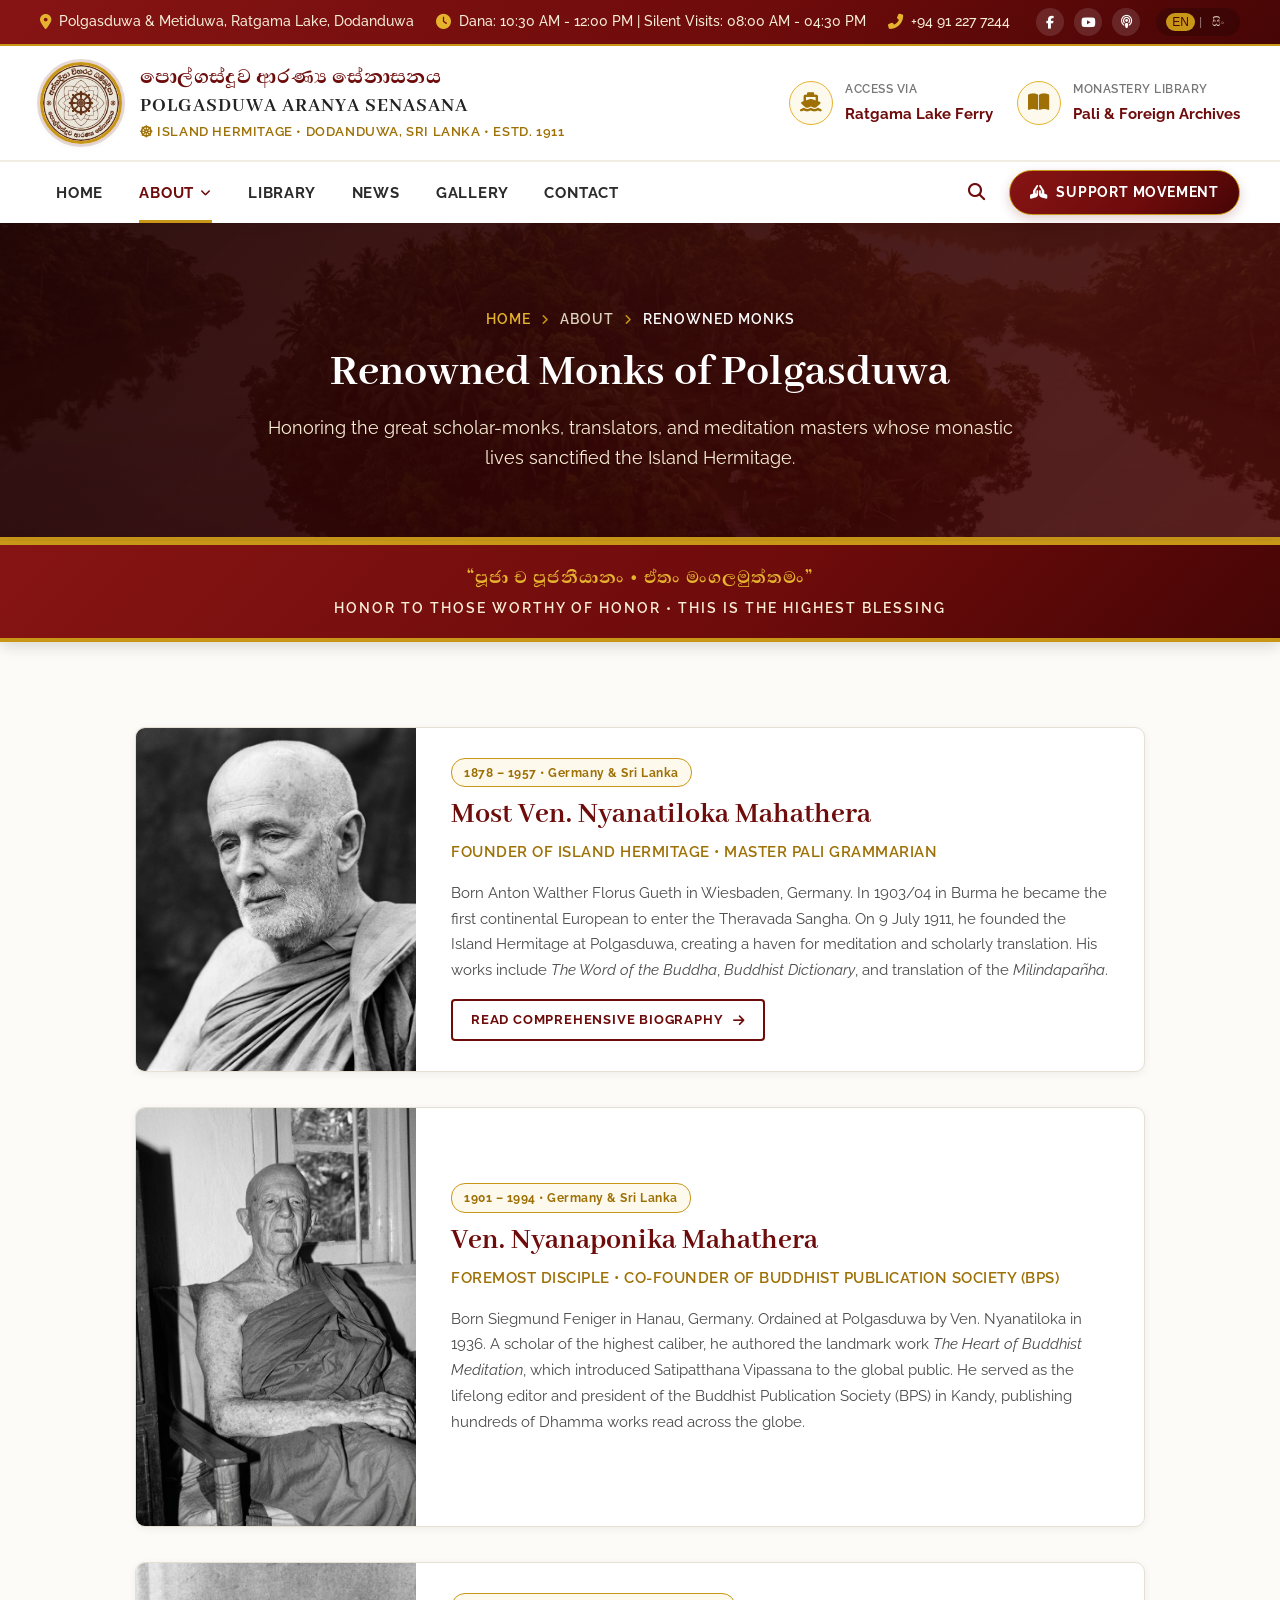
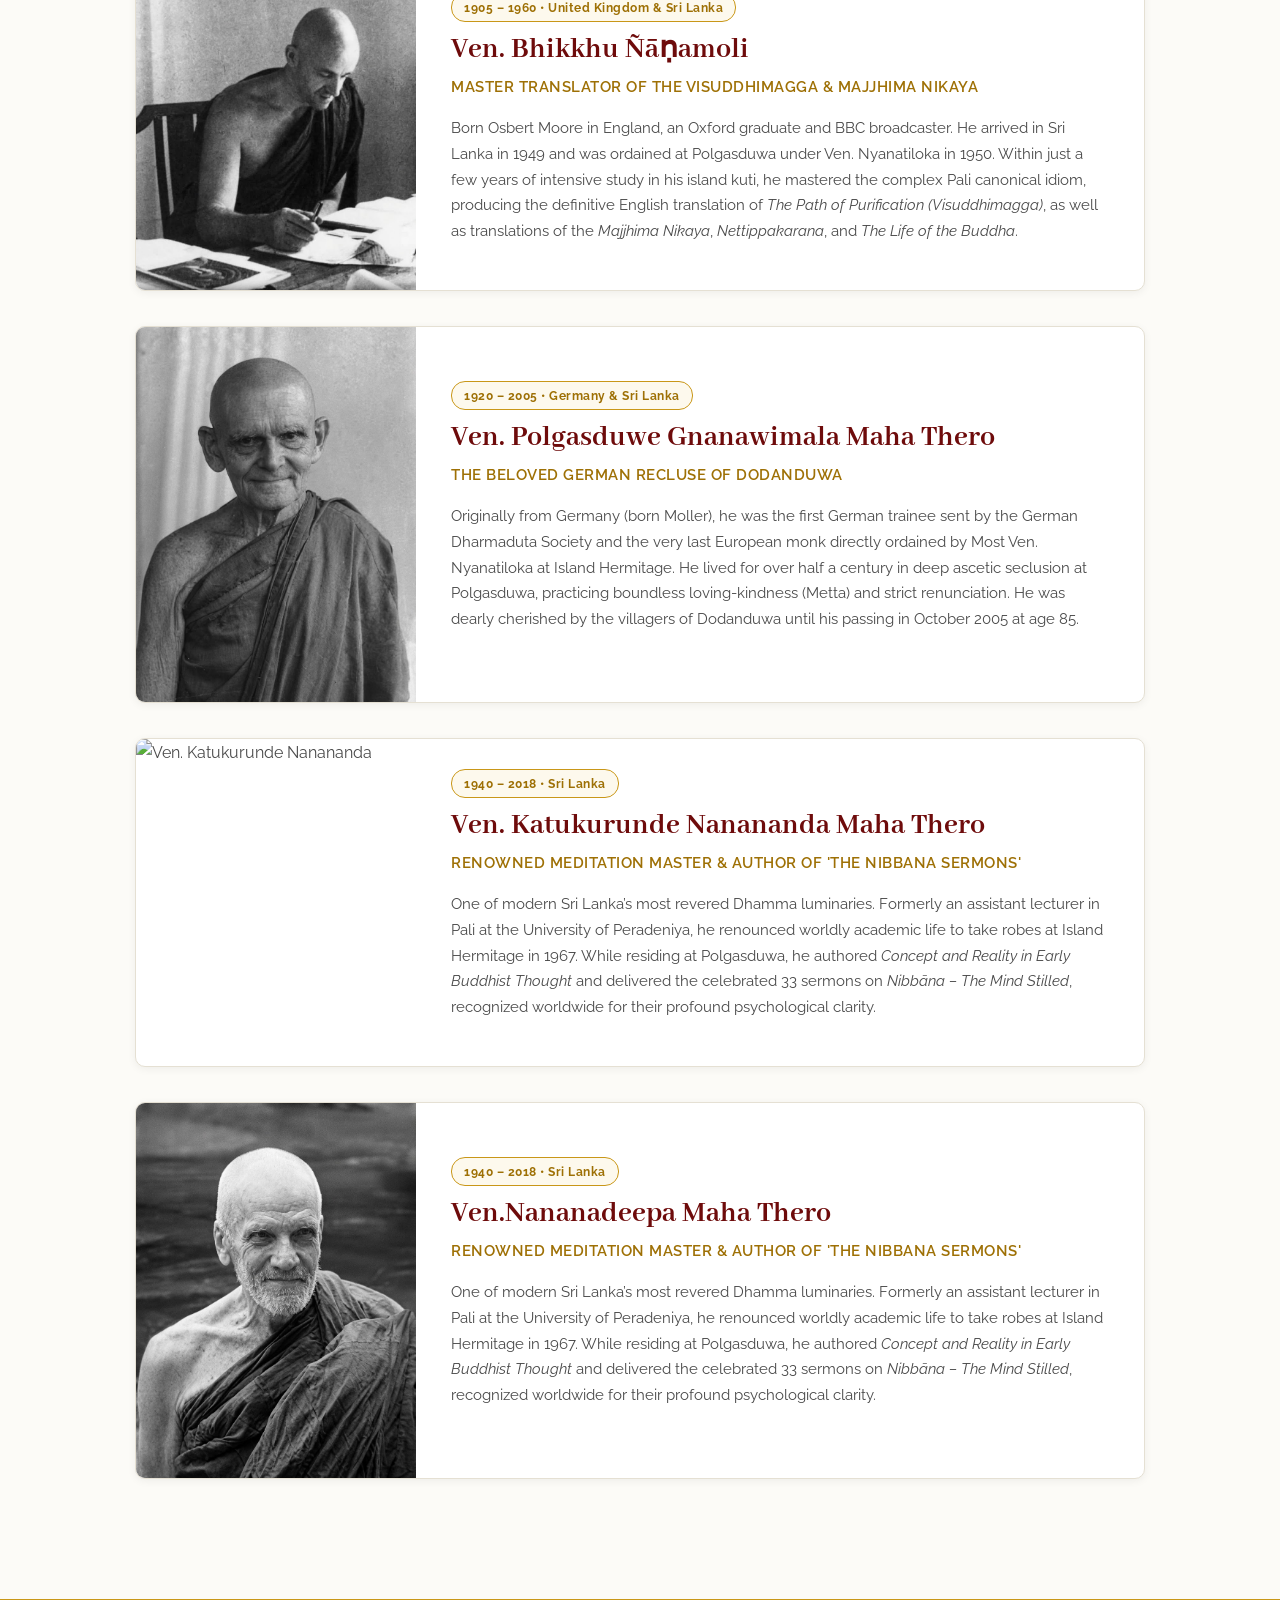
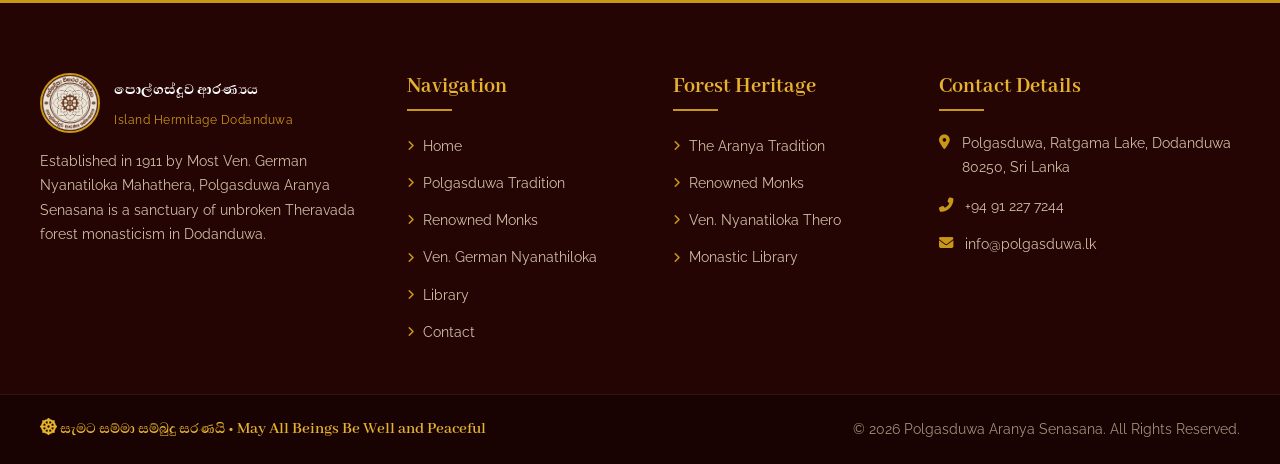
==== about-monks.html @ a67af8ff "Upload all website assets" ====
<!DOCTYPE html>
<html lang="en">
<head>
  <meta charset="UTF-8">
  <meta name="viewport" content="width=device-width, initial-scale=1.0">
  <title>Renowned Monks | Island Hermitage Polgasduwa</title>
  <meta name="description" content="Biographies and Dhamma legacy of the illustrious resident monks of Polgasduwa Aranya Senasana, including Ven. Nyanatiloka, Ven. Nyanaponika, Ven. Nanamoli, and Ven. Polgasduwe Gnanawimala.">
  <link rel="icon" type="image/jpeg" href="images/logo.jpg">

  <link rel="preconnect" href="https://fonts.googleapis.com">
  <link rel="preconnect" href="https://fonts.gstatic.com" crossorigin>
  <link href="https://fonts.googleapis.com/css2?family=Abhaya+Libre:wght@400;500;600;700;800&family=Raleway:ital,wght@0,300;0,400;0,500;0,600;0,700;1,400&family=Open+Sans:wght@300;400;600;700&display=swap" rel="stylesheet">
  <link rel="stylesheet" href="https://cdnjs.cloudflare.com/ajax/libs/font-awesome/6.5.1/css/all.min.css">

  <link rel="stylesheet" href="css/style.css">
  <link rel="stylesheet" href="css/animations.css">
</head>
<body>

  <!-- Top Bar -->
  <div class="top-bar">
    <div class="container">
      <div class="top-bar-inner">
        <div class="top-bar-info">
          <div class="top-bar-item"><i class="fas fa-map-marker-alt"></i><span>Polgasduwa & Metiduwa, Ratgama Lake, Dodanduwa</span></div>
          <div class="top-bar-item"><i class="fas fa-clock"></i><span>Dana: 10:30 AM - 12:00 PM | Silent Visits: 08:00 AM - 04:30 PM</span></div>
          <div class="top-bar-item"><i class="fas fa-phone-alt"></i><a href="tel:+94912277244">+94 91 227 7244</a></div>
        </div>
        <div class="top-bar-actions">
          <div class="top-socials">
            <a href="#" class="top-social-link"><i class="fab fa-facebook-f"></i></a>
            <a href="#" class="top-social-link"><i class="fab fa-youtube"></i></a>
            <a href="#" class="top-social-link"><i class="fas fa-podcast"></i></a>
          </div>
          <div class="lang-switch">
            <button class="lang-btn active">EN</button><span style="color:rgba(255,255,255,0.4)">|</span><button class="lang-btn">සිං</button>
          </div>
        </div>
      </div>
    </div>
  </div>

  <!-- Header -->
  <header class="site-header">
    <div class="header-branding-row">
      <div class="container">
        <div class="header-branding-inner">
          <a href="index.html" class="brand-wrapper">
            <img src="images/logo.jpg" alt="Polgasduwa Emblem" class="brand-logo-img">
            <div class="brand-titles">
              <span class="brand-sinhala">පොල්ගස්දූව ආරණ්‍ය සේනාසනය</span>
              <span class="brand-english">Polgasduwa Aranya Senasana</span>
              <span class="brand-tagline"><i class="fas fa-dharmachakra"></i> Island Hermitage • Dodanduwa, Sri Lanka • Estd. 1911</span>
            </div>
          </a>
          <div class="header-meta-callout">
            <div class="meta-box"><div class="meta-box-icon"><i class="fas fa-ship"></i></div><div class="meta-box-text"><small>Access Via</small><strong>Ratgama Lake Ferry</strong></div></div>
            <div class="meta-box"><div class="meta-box-icon"><i class="fas fa-book-open"></i></div><div class="meta-box-text"><small>Monastery Library</small><strong>Pali & Foreign Archives</strong></div></div>
          </div>
          <button class="mobile-nav-toggle" aria-label="Toggle Navigation"><i class="fas fa-bars"></i></button>
        </div>
      </div>
    </div>

    <!-- Navigation -->
    <div class="nav-bar-row">
      <div class="container">
        <div class="nav-bar-inner">
          <nav class="main-navigation">
            <ul class="nav-menu">
              <li class="nav-item"><a href="index.html" class="nav-link">Home</a></li>
              <li class="nav-item has-dropdown active">
                <a href="about-tradition.html" class="nav-link">About <i class="fas fa-angle-down"></i></a>
                <ul class="dropdown-menu">
                  <li class="dropdown-item"><a href="about-tradition.html" class="dropdown-link"><i class="fas fa-leaf"></i><span>Polgasduwa Tradition</span></a></li>
                  <li class="dropdown-item"><a href="about-monks.html" class="dropdown-link"><i class="fas fa-user-tie"></i><span>Renowned Monks</span></a></li>
                  <li class="dropdown-item"><a href="about-nyanathiloka.html" class="dropdown-link"><i class="fas fa-dharmachakra"></i><span>Most Ven. German Nyanathiloka Thero</span></a></li>
                </ul>
              </li>
              <li class="nav-item"><a href="library.html" class="nav-link">Library</a></li>
              <li class="nav-item"><a href="news.html" class="nav-link">News</a></li>
              <li class="nav-item"><a href="gallery.html" class="nav-link">Gallery</a></li>
              <li class="nav-item"><a href="contact.html" class="nav-link">Contact</a></li>
            </ul>
          </nav>
          <div class="nav-right-actions">
            <button class="btn-search-trigger" title="Search"><i class="fas fa-search"></i></button>
            <a href="index.html#movement" class="btn-donate-nav"><i class="fas fa-hands-praying"></i> Support Movement</a>
          </div>
        </div>
      </div>
    </div>
  </header>

  <!-- Inner Hero Banner -->
  <section class="inner-hero-banner">
    <div class="container">
      <div class="breadcrumb-nav">
        <a href="index.html">Home</a>
        <i class="fas fa-angle-right" style="font-size:0.75rem; color:var(--accent-gold);"></i>
        <span>About</span>
        <i class="fas fa-angle-right" style="font-size:0.75rem; color:var(--accent-gold);"></i>
        <span style="color:#ffffff;">Renowned Monks</span>
      </div>
      <h1 class="inner-page-title">Renowned Monks of Polgasduwa</h1>
      <p class="inner-page-subtitle">Honoring the great scholar-monks, translators, and meditation masters whose monastic lives sanctified the Island Hermitage.</p>
    </div>
  </section>

  <!-- Sacred Ribbon -->
  <section class="sacred-motto-ribbon" style="padding: 18px 0;">
    <div class="container">
      <div class="motto-inner">
        <div class="motto-pali" style="font-size:1.4rem;">“පූජා ච පූජනීයානං • ඒතං මංගලමුත්තමං”</div>
        <div class="motto-sub" style="font-size:0.85rem;">HONOR TO THOSE WORTHY OF HONOR • THIS IS THE HIGHEST BLESSING</div>
      </div>
    </div>
  </section>

  <!-- Monks Profiles List -->
  <section class="section-padding">
    <div class="container" style="max-width: 1050px;">
      
      <!-- Monk 1: Ven. Nyanatiloka -->
      <div class="monk-profile-card" id="nyanatiloka">
        <div class="monk-profile-img">
          <img src="images/nyanathiloka.jpg" alt="Ven. Nyanatiloka Mahathera">
        </div>
        <div class="monk-profile-content">
          <span class="monk-years-badge">1878 – 1957 • Germany & Sri Lanka</span>
          <h3>Most Ven. Nyanatiloka Mahathera</h3>
          <div class="monk-role">Founder of Island Hermitage • Master Pali Grammarian</div>
          <p>
            Born Anton Walther Florus Gueth in Wiesbaden, Germany. In 1903/04 in Burma he became the first continental European to enter the Theravada Sangha. On 9 July 1911, he founded the Island Hermitage at Polgasduwa, creating a haven for meditation and scholarly translation. His works include <em>The Word of the Buddha</em>, <em>Buddhist Dictionary</em>, and translation of the <em>Milindapañha</em>.
          </p>
          <a href="about-nyanathiloka.html" class="btn btn-outline-maroon" style="width:fit-content; padding:8px 18px; font-size:0.82rem;">
            Read Comprehensive Biography <i class="fas fa-arrow-right"></i>
          </a>
        </div>
      </div>

      <!-- Monk 2: Ven. Nyanaponika -->
      <div class="monk-profile-card" id="nyanaponika">
        <div class="monk-profile-img">
          <img src="images/Ven. Nyanaponika.jpg" alt="Ven. Nyanaponika Mahathera">
        </div>
        <div class="monk-profile-content">
          <span class="monk-years-badge">1901 – 1994 • Germany & Sri Lanka</span>
          <h3>Ven. Nyanaponika Mahathera</h3>
          <div class="monk-role">Foremost Disciple • Co-Founder of Buddhist Publication Society (BPS)</div>
          <p>
            Born Siegmund Feniger in Hanau, Germany. Ordained at Polgasduwa by Ven. Nyanatiloka in 1936. A scholar of the highest caliber, he authored the landmark work <em>The Heart of Buddhist Meditation</em>, which introduced Satipatthana Vipassana to the global public. He served as the lifelong editor and president of the Buddhist Publication Society (BPS) in Kandy, publishing hundreds of Dhamma works read across the globe.
          </p>
        </div>
      </div>

      <!-- Monk 3: Ven. Bhikkhu Nanamoli -->
      <div class="monk-profile-card" id="nanamoli">
        <div class="monk-profile-img">
          <img src="images/Ñāṇamoli.jpg" alt="Ven. Bhikkhu Nanamoli">
        </div>
        <div class="monk-profile-content">
          <span class="monk-years-badge">1905 – 1960 • United Kingdom & Sri Lanka</span>
          <h3>Ven. Bhikkhu Ñāṇamoli</h3>
          <div class="monk-role">Master Translator of the Visuddhimagga & Majjhima Nikaya</div>
          <p>
            Born Osbert Moore in England, an Oxford graduate and BBC broadcaster. He arrived in Sri Lanka in 1949 and was ordained at Polgasduwa under Ven. Nyanatiloka in 1950. Within just a few years of intensive study in his island kuti, he mastered the complex Pali canonical idiom, producing the definitive English translation of <em>The Path of Purification (Visuddhimagga)</em>, as well as translations of the <em>Majjhima Nikaya</em>, <em>Nettippakarana</em>, and <em>The Life of the Buddha</em>.
          </p>
        </div>
      </div>

      <!-- Monk 4: Ven. Polgasduwe Gnanawimala -->
      <div class="monk-profile-card" id="gnanawimala">
        <div class="monk-profile-img">
          <img src="images/wimala.jpg" alt="Ven. Polgasduwe Gnanawimala">
        </div>
        <div class="monk-profile-content">
          <span class="monk-years-badge">1920 – 2005 • Germany & Sri Lanka</span>
          <h3>Ven. Polgasduwe Gnanawimala Maha Thero</h3>
          <div class="monk-role">The Beloved German Recluse of Dodanduwa</div>
          <p>
            Originally from Germany (born Moller), he was the first German trainee sent by the German Dharmaduta Society and the very last European monk directly ordained by Most Ven. Nyanatiloka at Island Hermitage. He lived for over half a century in deep ascetic seclusion at Polgasduwa, practicing boundless loving-kindness (Metta) and strict renunciation. He was dearly cherished by the villagers of Dodanduwa until his passing in October 2005 at age 85.
          </p>
        </div>
      </div>

      <!-- Monk 5: Ven. Katukurunde Nanananda -->
      <div class="monk-profile-card" id="nanananda">
        <div class="monk-profile-img">
          <img src="images/Katukurunde.jpg" alt="Ven. Katukurunde Nanananda">
        </div>
        <div class="monk-profile-content">
          <span class="monk-years-badge">1940 – 2018 • Sri Lanka</span>
          <h3>Ven. Katukurunde Nanananda Maha Thero</h3>
          <div class="monk-role">Renowned Meditation Master & Author of 'The Nibbana Sermons'</div>
          <p>
            One of modern Sri Lanka’s most revered Dhamma luminaries. Formerly an assistant lecturer in Pali at the University of Peradeniya, he renounced worldly academic life to take robes at Island Hermitage in 1967. While residing at Polgasduwa, he authored <em>Concept and Reality in Early Buddhist Thought</em> and delivered the celebrated 33 sermons on <em>Nibbāna – The Mind Stilled</em>, recognized worldwide for their profound psychological clarity.
          </p>
        </div>
      </div>
     <!-- Monk 6: Ven.Nananadeepa -->
      <div class="monk-profile-card" id="nananadeepa">
        <div class="monk-profile-img">
          <img src="images/nyanadeepa.jpg" alt="Ven.Nananadeepa">
        </div>
        <div class="monk-profile-content">
          <span class="monk-years-badge">1940 – 2018 • Sri Lanka</span>
          <h3>Ven.Nananadeepa Maha Thero</h3>
          <div class="monk-role">Renowned Meditation Master & Author of 'The Nibbana Sermons'</div>
          <p>
            One of modern Sri Lanka’s most revered Dhamma luminaries. Formerly an assistant lecturer in Pali at the University of Peradeniya, he renounced worldly academic life to take robes at Island Hermitage in 1967. While residing at Polgasduwa, he authored <em>Concept and Reality in Early Buddhist Thought</em> and delivered the celebrated 33 sermons on <em>Nibbāna – The Mind Stilled</em>, recognized worldwide for their profound psychological clarity.
          </p>
        </div>
      </div>
    </div>
  </section>

  <!-- Footer -->
  <footer class="site-footer">
    <div class="footer-top">
      <div class="container">
        <div class="footer-grid">
          <div class="footer-col">
            <div class="footer-about-logo">
              <img src="images/logo.jpg" alt="Logo" class="footer-logo-img">
              <div class="footer-logo-text"><strong>පොල්ගස්දූව ආරණ්‍යය</strong><small>Island Hermitage Dodanduwa</small></div>
            </div>
            <p>Established in 1911 by Most Ven. German Nyanatiloka Mahathera, Polgasduwa Aranya Senasana is a sanctuary of unbroken Theravada forest monasticism in Dodanduwa.</p>
          </div>
          <div class="footer-col">
            <h5>Navigation</h5>
            <ul class="footer-links-list">
              <li><a href="index.html"><i class="fas fa-angle-right"></i> Home</a></li>
              <li><a href="about-tradition.html"><i class="fas fa-angle-right"></i> Polgasduwa Tradition</a></li>
              <li><a href="about-monks.html"><i class="fas fa-angle-right"></i> Renowned Monks</a></li>
              <li><a href="about-nyanathiloka.html"><i class="fas fa-angle-right"></i> Ven. German Nyanathiloka</a></li>
              <li><a href="library.html"><i class="fas fa-angle-right"></i> Library</a></li>
              <li><a href="contact.html"><i class="fas fa-angle-right"></i> Contact</a></li>
            </ul>
          </div>
          <div class="footer-col">
            <h5>Forest Heritage</h5>
            <ul class="footer-links-list">
              <li><a href="about-tradition.html"><i class="fas fa-angle-right"></i> The Aranya Tradition</a></li>
              <li><a href="about-monks.html"><i class="fas fa-angle-right"></i> Renowned Monks</a></li>
              <li><a href="about-nyanathiloka.html"><i class="fas fa-angle-right"></i> Ven. Nyanatiloka Thero</a></li>
              <li><a href="library.html"><i class="fas fa-angle-right"></i> Monastic Library</a></li>
            </ul>
          </div>
          <div class="footer-col">
            <h5>Contact Details</h5>
            <div class="footer-contact-item"><i class="fas fa-map-marker-alt"></i><span>Polgasduwa, Ratgama Lake, Dodanduwa 80250, Sri Lanka</span></div>
            <div class="footer-contact-item"><i class="fas fa-phone-alt"></i><a href="tel:+94912277244">+94 91 227 7244</a></div>
            <div class="footer-contact-item"><i class="fas fa-envelope"></i><a href="mailto:info@polgasduwa.lk">info@polgasduwa.lk</a></div>
          </div>
        </div>
      </div>
    </div>
    <div class="footer-bottom">
      <div class="container">
        <div class="footer-bottom-inner">
          <div class="footer-blessing"><i class="fas fa-dharmachakra"></i> සැමට සම්මා සම්බුදු සරණයි • May All Beings Be Well and Peaceful</div>
          <div>&copy; 2026 Polgasduwa Aranya Senasana. All Rights Reserved.</div>
        </div>
      </div>
    </div>
  </footer>

  <button class="back-to-top" aria-label="Back to top"><i class="fas fa-chevron-up"></i></button>
  <script src="js/script.js"></script>
</body>
</html>
---- css/style.css ----
/* ==========================================================================
   POLGASDUWA ARANYA SENASANA (ISLAND HERMITAGE)
   Inspired by Siri Vajirarama Temple Design & Buddhist Monastic Aesthetics
   ========================================================================== */

@import url('https://fonts.googleapis.com/css2?family=Abhaya+Libre:wght@400;500;600;700;800&family=Raleway:ital,wght@0,300;0,400;0,500;0,600;0,700;1,400&family=Open+Sans:wght@300;400;600;700&display=swap');

:root {
  --primary-maroon: #6e0b0b;
  --primary-maroon-dark: #4d0606;
  --primary-maroon-light: #8e1515;
  --primary-maroon-subtle: #fdf5f5;
  
  --accent-gold: #c99718;
  --accent-gold-light: #e5b32e;
  --accent-gold-dark: #9e7005;
  --accent-gold-subtle: #fdf9ed;
  
  --gold-gradient: linear-gradient(135deg, #f7d56e 0%, #c99718 50%, #9e7005 100%);
  --maroon-gradient: linear-gradient(135deg, #871414 0%, #6e0b0b 60%, #460505 100%);
  --dark-overlay: linear-gradient(to right, rgba(20, 2, 2, 0.88) 0%, rgba(20, 2, 2, 0.6) 60%, rgba(20, 2, 2, 0.3) 100%);
  
  --bg-ivory: #fcfbf7;
  --bg-warm: #f6f3eb;
  --bg-white: #ffffff;
  --border-color: #e5e0d3;
  --border-light: #f0ece1;
  
  --text-dark: #222222;
  --text-body: #4a4a4a;
  --text-muted: #777777;
  --text-light: #fcfbf7;
  
  --font-heading: 'Abhaya Libre', Georgia, serif;
  --font-body: 'Raleway', 'Open Sans', -apple-system, sans-serif;
  
  --shadow-sm: 0 2px 8px rgba(0,0,0,0.06);
  --shadow-md: 0 6px 20px rgba(0,0,0,0.08);
  --shadow-lg: 0 12px 36px rgba(0,0,0,0.12);
  --shadow-gold: 0 4px 18px rgba(201, 151, 24, 0.25);
  
  --transition: all 0.3s cubic-bezier(0.25, 0.8, 0.25, 1);
  --transition-slow: all 0.5s cubic-bezier(0.25, 0.8, 0.25, 1);
}

/* Base & Reset */
*, *::before, *::after {
  box-sizing: border-box;
  margin: 0;
  padding: 0;
}

html {
  scroll-behavior: smooth;
  font-size: 16px;
}

body {
  font-family: var(--font-body);
  color: var(--text-body);
  background-color: var(--bg-ivory);
  line-height: 1.7;
  overflow-x: hidden;
  -webkit-font-smoothing: antialiased;
}

img {
  max-width: 100%;
  height: auto;
  display: block;
}

a {
  color: var(--primary-maroon);
  text-decoration: none;
  transition: var(--transition);
}

a:hover {
  color: var(--accent-gold);
}

ul {
  list-style: none;
}

h1, h2, h3, h4, h5, h6 {
  font-family: var(--font-heading);
  color: var(--text-dark);
  font-weight: 700;
  line-height: 1.25;
}

.container {
  width: 100%;
  max-width: 1240px;
  margin: 0 auto;
  padding: 0 20px;
}

/* ==========================================================================
   TOP BAR (Vajirarama Style)
   ========================================================================== */
.top-bar {
  background: var(--maroon-gradient);
  color: #f5eedb;
  font-size: 0.85rem;
  border-bottom: 2px solid var(--accent-gold);
  position: relative;
  z-index: 1001;
}

.top-bar-inner {
  display: flex;
  justify-content: space-between;
  align-items: center;
  padding: 8px 0;
}

.top-bar-info {
  display: flex;
  align-items: center;
  gap: 22px;
  flex-wrap: wrap;
}

.top-bar-item {
  display: inline-flex;
  align-items: center;
  gap: 8px;
  color: #f7edd7;
  font-weight: 500;
}

.top-bar-item i {
  color: var(--accent-gold-light);
  font-size: 0.95rem;
}

.top-bar-item a {
  color: #f7edd7;
}

.top-bar-item a:hover {
  color: #ffffff;
}

.top-bar-actions {
  display: flex;
  align-items: center;
  gap: 16px;
}

.top-socials {
  display: flex;
  align-items: center;
  gap: 10px;
}

.top-social-link {
  display: inline-flex;
  align-items: center;
  justify-content: center;
  width: 28px;
  height: 28px;
  border-radius: 50%;
  background: rgba(255, 255, 255, 0.12);
  color: #fff;
  font-size: 0.8rem;
  transition: var(--transition);
}

.top-social-link:hover {
  background: var(--accent-gold);
  color: var(--primary-maroon-dark);
  transform: translateY(-2px);
}

.lang-switch {
  display: inline-flex;
  align-items: center;
  gap: 4px;
  background: rgba(0,0,0,0.2);
  padding: 3px 10px;
  border-radius: 14px;
  font-size: 0.78rem;
  font-weight: 600;
}

.lang-btn {
  background: none;
  border: none;
  color: #e5dac2;
  cursor: pointer;
  padding: 2px 6px;
  border-radius: 10px;
  font-size: 0.75rem;
  transition: var(--transition);
}

.lang-btn.active, .lang-btn:hover {
  background: var(--accent-gold);
  color: var(--primary-maroon-dark);
}

/* ==========================================================================
   MAIN HEADER & LOGO (Vajirarama Layout)
   ========================================================================== */
.site-header {
  background: var(--bg-white);
  box-shadow: var(--shadow-sm);
  position: relative;
  z-index: 1000;
  transition: var(--transition);
}

.header-branding-row {
  padding: 16px 0;
  border-bottom: 1px solid var(--border-light);
}

.header-branding-inner {
  display: flex;
  justify-content: space-between;
  align-items: center;
  gap: 20px;
}

.brand-wrapper {
  display: flex;
  align-items: center;
  gap: 18px;
}

.brand-logo-img {
  width: 82px;
  height: 82px;
  object-fit: cover;
  border-radius: 50%;
  border: 3px solid var(--accent-gold);
  box-shadow: 0 0 0 3px rgba(110, 11, 11, 0.15), var(--shadow-sm);
  transition: var(--transition);
}

.brand-logo-img:hover {
  transform: rotate(5deg) scale(1.03);
}

.brand-titles {
  display: flex;
  flex-direction: column;
}

.brand-sinhala {
  font-family: var(--font-heading);
  font-size: 1.55rem;
  font-weight: 700;
  color: var(--primary-maroon);
  line-height: 1.15;
  letter-spacing: 0.3px;
}

.brand-english {
  font-family: var(--font-heading);
  font-size: 1.25rem;
  font-weight: 700;
  color: var(--text-dark);
  text-transform: uppercase;
  letter-spacing: 1px;
  margin-top: 2px;
  line-height: 1.2;
}

.brand-tagline {
  font-size: 0.8rem;
  color: var(--accent-gold-dark);
  font-weight: 600;
  letter-spacing: 0.6px;
  text-transform: uppercase;
  margin-top: 3px;
}

.header-meta-callout {
  display: flex;
  align-items: center;
  gap: 24px;
}

.meta-box {
  display: flex;
  align-items: center;
  gap: 12px;
}

.meta-box-icon {
  width: 44px;
  height: 44px;
  border-radius: 50%;
  background: var(--accent-gold-subtle);
  border: 1px solid var(--accent-gold-light);
  display: flex;
  align-items: center;
  justify-content: center;
  color: var(--accent-gold-dark);
  font-size: 1.2rem;
}

.meta-box-text small {
  display: block;
  font-size: 0.75rem;
  text-transform: uppercase;
  color: var(--text-muted);
  font-weight: 600;
  letter-spacing: 0.5px;
}

.meta-box-text strong {
  font-size: 0.92rem;
  color: var(--primary-maroon);
  font-weight: 700;
}

/* ==========================================================================
   NAVIGATION BAR (Vajirarama Style)
   ========================================================================== */
.nav-bar-row {
  background: #ffffff;
  border-top: 1px solid var(--border-light);
  position: relative;
}

.sticky-active .nav-bar-row {
  position: fixed;
  top: 0;
  left: 0;
  right: 0;
  box-shadow: var(--shadow-md);
  border-top: none;
  border-bottom: 2px solid var(--accent-gold);
  animation: slideDownNav 0.35s ease forwards;
  z-index: 1002;
}

@keyframes slideDownNav {
  from { transform: translateY(-100%); }
  to { transform: translateY(0); }
}

.nav-bar-inner {
  display: flex;
  justify-content: space-between;
  align-items: center;
}

.main-navigation {
  display: flex;
  align-items: center;
}

.nav-menu {
  display: flex;
  align-items: center;
  gap: 4px;
}

.nav-item {
  position: relative;
}

.nav-link {
  display: inline-flex;
  align-items: center;
  gap: 6px;
  padding: 18px 16px;
  font-size: 0.92rem;
  font-weight: 700;
  text-transform: uppercase;
  letter-spacing: 0.8px;
  color: #2b2b2b;
  position: relative;
  transition: var(--transition);
}

.nav-link i.fa-angle-down {
  font-size: 0.75rem;
  transition: transform 0.25s ease;
}

.nav-link::after {
  content: '';
  position: absolute;
  bottom: 0;
  left: 16px;
  right: 16px;
  height: 3px;
  background: var(--accent-gold);
  transform: scaleX(0);
  transform-origin: center;
  transition: transform 0.25s ease;
}

.nav-item:hover > .nav-link,
.nav-item.active > .nav-link {
  color: var(--primary-maroon);
}

.nav-item:hover > .nav-link i.fa-angle-down {
  transform: rotate(180deg);
  color: var(--accent-gold);
}

.nav-item:hover > .nav-link::after,
.nav-item.active > .nav-link::after {
  transform: scaleX(1);
}

/* Dropdown Menu (Vajirarama Mega/Submenu Style) */
.dropdown-menu {
  position: absolute;
  top: 100%;
  left: 0;
  min-width: 290px;
  background: #ffffff;
  border-radius: 0 0 6px 6px;
  border-top: 3px solid var(--accent-gold);
  box-shadow: 0 10px 25px rgba(0,0,0,0.14);
  padding: 10px 0;
  opacity: 0;
  visibility: hidden;
  transform: translateY(12px);
  transition: var(--transition);
  z-index: 1005;
}

.nav-item:hover > .dropdown-menu {
  opacity: 1;
  visibility: visible;
  transform: translateY(0);
}

.dropdown-item {
  display: block;
}

.dropdown-link {
  display: flex;
  align-items: center;
  gap: 12px;
  padding: 12px 20px;
  font-size: 0.92rem;
  font-weight: 600;
  color: #333333;
  border-bottom: 1px solid #f5f4ef;
  transition: var(--transition);
}

.dropdown-link i {
  color: var(--accent-gold);
  font-size: 0.85rem;
  transition: transform 0.2s ease;
}

.dropdown-link:hover {
  background: var(--accent-gold-subtle);
  color: var(--primary-maroon);
  padding-left: 24px;
}

.dropdown-link:hover i {
  transform: translateX(4px);
}

.dropdown-item:last-child .dropdown-link {
  border-bottom: none;
}

/* Nav Actions (Button & Search) */
.nav-right-actions {
  display: flex;
  align-items: center;
  gap: 14px;
}

.btn-search-trigger {
  background: none;
  border: none;
  color: var(--primary-maroon);
  font-size: 1.05rem;
  width: 38px;
  height: 38px;
  border-radius: 50%;
  display: inline-flex;
  align-items: center;
  justify-content: center;
  cursor: pointer;
  transition: var(--transition);
}

.btn-search-trigger:hover {
  background: var(--accent-gold-subtle);
  color: var(--accent-gold-dark);
}

.btn-donate-nav {
  display: inline-flex;
  align-items: center;
  gap: 8px;
  background: var(--maroon-gradient);
  color: #ffffff !important;
  font-size: 0.86rem;
  font-weight: 700;
  text-transform: uppercase;
  letter-spacing: 0.8px;
  padding: 10px 20px;
  border-radius: 25px;
  border: 1px solid var(--accent-gold);
  box-shadow: 0 4px 12px rgba(110, 11, 11, 0.2);
  transition: var(--transition);
}

.btn-donate-nav:hover {
  background: var(--gold-gradient);
  color: var(--primary-maroon-dark) !important;
  transform: translateY(-2px);
  box-shadow: var(--shadow-gold);
}

/* Mobile Nav Toggle */
.mobile-nav-toggle {
  display: none;
  background: none;
  border: none;
  font-size: 1.5rem;
  color: var(--primary-maroon);
  cursor: pointer;
  padding: 8px;
}

/* ==========================================================================
   HERO SLIDER (Vajirarama Revolution Slider Replication)
   ========================================================================== */
.hero-slider-section {
  position: relative;
  width: 100%;
  height: 640px;
  max-height: 80vh;
  min-height: 520px;
  overflow: hidden;
  background: #111;
}

.slider-container {
  position: relative;
  width: 100%;
  height: 100%;
}

.slide {
  position: absolute;
  top: 0;
  left: 0;
  width: 100%;
  height: 100%;
  opacity: 0;
  visibility: hidden;
  transition: opacity 0.9s cubic-bezier(0.4, 0, 0.2, 1);
  display: flex;
  align-items: center;
}

.slide.active {
  opacity: 1;
  visibility: visible;
  z-index: 2;
}

.slide-bg-img {
  position: absolute;
  top: 0;
  left: 0;
  width: 100%;
  height: 100%;
  object-fit: cover;
  transform: scale(1.08);
  transition: transform 7s ease-out;
}

.slide.active .slide-bg-img {
  transform: scale(1);
}

.slide-overlay {
  position: absolute;
  top: 0;
  left: 0;
  width: 100%;
  height: 100%;
  background: linear-gradient(90deg, rgba(30, 4, 4, 0.88) 0%, rgba(30, 4, 4, 0.65) 45%, rgba(0, 0, 0, 0.3) 100%);
  z-index: 1;
}

.slide-content {
  position: relative;
  z-index: 3;
  max-width: 780px;
  color: #ffffff;
  padding-left: 20px;
}

.slide-badge {
  display: inline-flex;
  align-items: center;
  gap: 8px;
  background: rgba(201, 151, 24, 0.9);
  color: #2b0404;
  padding: 6px 16px;
  border-radius: 20px;
  font-size: 0.82rem;
  font-weight: 700;
  text-transform: uppercase;
  letter-spacing: 1px;
  margin-bottom: 18px;
  box-shadow: 0 4px 10px rgba(0,0,0,0.25);
  transform: translateY(20px);
  opacity: 0;
  transition: all 0.6s 0.2s ease;
}

.slide.active .slide-badge {
  transform: translateY(0);
  opacity: 1;
}

.slide-title {
  font-size: 3.2rem;
  font-weight: 700;
  color: #ffffff;
  line-height: 1.15;
  margin-bottom: 16px;
  text-shadow: 0 2px 10px rgba(0,0,0,0.5);
  transform: translateY(30px);
  opacity: 0;
  transition: all 0.7s 0.3s ease;
}

.slide-title span {
  color: var(--accent-gold-light);
}

.slide.active .slide-title {
  transform: translateY(0);
  opacity: 1;
}

.slide-description {
  font-size: 1.12rem;
  line-height: 1.7;
  color: #ede4d1;
  margin-bottom: 28px;
  max-width: 650px;
  font-weight: 400;
  transform: translateY(30px);
  opacity: 0;
  transition: all 0.7s 0.4s ease;
}

.slide.active .slide-description {
  transform: translateY(0);
  opacity: 1;
}

.slide-buttons {
  display: flex;
  align-items: center;
  gap: 16px;
  flex-wrap: wrap;
  transform: translateY(30px);
  opacity: 0;
  transition: all 0.7s 0.5s ease;
}

.slide.active .slide-buttons {
  transform: translateY(0);
  opacity: 1;
}

/* Slider Controls */
.slider-arrow {
  position: absolute;
  top: 50%;
  transform: translateY(-50%);
  width: 52px;
  height: 52px;
  border-radius: 50%;
  background: rgba(30, 4, 4, 0.65);
  border: 1px solid rgba(201, 151, 24, 0.4);
  color: #ffffff;
  font-size: 1.2rem;
  display: flex;
  align-items: center;
  justify-content: center;
  cursor: pointer;
  z-index: 10;
  transition: var(--transition);
  backdrop-filter: blur(4px);
}

.slider-arrow:hover {
  background: var(--accent-gold);
  color: var(--primary-maroon-dark);
  border-color: var(--accent-gold);
  transform: translateY(-50%) scale(1.1);
}

.slider-arrow.prev {
  left: 24px;
}

.slider-arrow.next {
  right: 24px;
}

.slider-dots {
  position: absolute;
  bottom: 26px;
  left: 50%;
  transform: translateX(-50%);
  display: flex;
  align-items: center;
  gap: 10px;
  z-index: 10;
}

.slider-dot {
  width: 14px;
  height: 14px;
  border-radius: 50%;
  background: rgba(255, 255, 255, 0.4);
  border: 2px solid transparent;
  cursor: pointer;
  transition: var(--transition);
}

.slider-dot.active {
  background: var(--accent-gold);
  border-color: #ffffff;
  transform: scale(1.25);
  box-shadow: 0 0 10px rgba(201, 151, 24, 0.8);
}

/* ==========================================================================
   SACRED BANNER / MOTTO RIBBON (Vajirarama "Kusalassa Upasampada" Style)
   ========================================================================== */
.sacred-motto-ribbon {
  background: var(--maroon-gradient);
  color: #ffffff;
  position: relative;
  padding: 30px 0;
  border-top: 4px solid var(--accent-gold);
  border-bottom: 4px solid var(--accent-gold);
  box-shadow: 0 4px 15px rgba(0,0,0,0.15);
  text-align: center;
}

.motto-inner {
  display: flex;
  flex-direction: column;
  align-items: center;
  justify-content: center;
}

.motto-dhammachakra {
  font-size: 2.2rem;
  color: var(--accent-gold);
  margin-bottom: 8px;
  filter: drop-shadow(0 2px 4px rgba(0,0,0,0.3));
}

.motto-pali {
  font-family: var(--font-heading);
  font-size: 1.85rem;
  font-weight: 700;
  color: var(--accent-gold-light);
  letter-spacing: 1px;
  line-height: 1.3;
}

.motto-sub {
  font-size: 1rem;
  letter-spacing: 2px;
  text-transform: uppercase;
  color: #faeed7;
  font-weight: 600;
  margin-top: 4px;
}

.motto-verse {
  font-size: 0.95rem;
  font-style: italic;
  color: #e5dac2;
  margin-top: 6px;
  max-width: 820px;
}

/* ==========================================================================
   SHARED SECTION HEADINGS (Vajirarama Motif)
   ========================================================================== */
.section-padding {
  padding: 85px 0;
}

.section-padding-sm {
  padding: 55px 0;
}

.section-header {
  text-align: center;
  max-width: 780px;
  margin: 0 auto 55px auto;
  position: relative;
}

.section-subtitle {
  display: inline-flex;
  align-items: center;
  gap: 8px;
  color: var(--accent-gold-dark);
  font-size: 0.88rem;
  font-weight: 700;
  text-transform: uppercase;
  letter-spacing: 2px;
  margin-bottom: 10px;
}

.section-title {
  font-size: 2.45rem;
  color: var(--primary-maroon);
  line-height: 1.25;
  margin-bottom: 15px;
}

.section-title span {
  color: var(--text-dark);
}

.section-divider {
  display: flex;
  align-items: center;
  justify-content: center;
  gap: 12px;
  margin: 15px auto 20px auto;
}

.section-divider-line {
  width: 60px;
  height: 2px;
  background: var(--accent-gold);
}

.section-divider-icon {
  color: var(--accent-gold);
  font-size: 1.1rem;
}

.section-desc {
  font-size: 1.05rem;
  color: var(--text-body);
  line-height: 1.7;
}

/* ==========================================================================
   BUTTONS
   ========================================================================== */
.btn {
  display: inline-flex;
  align-items: center;
  justify-content: center;
  gap: 10px;
  padding: 13px 28px;
  font-size: 0.92rem;
  font-weight: 700;
  text-transform: uppercase;
  letter-spacing: 0.8px;
  border-radius: 4px;
  cursor: pointer;
  transition: var(--transition);
  border: 2px solid transparent;
}

.btn-primary {
  background: var(--maroon-gradient);
  color: #ffffff;
  border-color: var(--primary-maroon-dark);
  box-shadow: 0 4px 14px rgba(110, 11, 11, 0.25);
}

.btn-primary:hover {
  background: var(--primary-maroon-dark);
  color: var(--accent-gold-light);
  transform: translateY(-2px);
  box-shadow: 0 6px 20px rgba(110, 11, 11, 0.35);
}

.btn-gold {
  background: var(--gold-gradient);
  color: var(--primary-maroon-dark);
  border-color: var(--accent-gold);
  box-shadow: var(--shadow-gold);
}

.btn-gold:hover {
  background: var(--accent-gold-dark);
  color: #ffffff;
  transform: translateY(-2px);
}

.btn-outline-light {
  background: transparent;
  color: #ffffff;
  border-color: rgba(255, 255, 255, 0.6);
}

.btn-outline-light:hover {
  background: #ffffff;
  color: var(--primary-maroon);
  border-color: #ffffff;
}

.btn-outline-maroon {
  background: transparent;
  color: var(--primary-maroon);
  border-color: var(--primary-maroon);
}

.btn-outline-maroon:hover {
  background: var(--primary-maroon);
  color: #ffffff;
}

/* ==========================================================================
   ABOUT SUMMARY SECTION (2-Column Vajirarama Layout)
   ========================================================================== */
.about-welcome-grid {
  display: grid;
  grid-template-columns: 1.15fr 0.85fr;
  gap: 50px;
  align-items: center;
}

.about-text-content h3 {
  font-size: 2rem;
  color: var(--primary-maroon);
  margin-bottom: 18px;
  line-height: 1.3;
}

.lead-paragraph {
  font-size: 1.15rem;
  font-weight: 500;
  color: #333333;
  margin-bottom: 20px;
  line-height: 1.75;
}

.about-features-list {
  margin: 25px 0 35px 0;
  display: grid;
  grid-template-columns: 1fr 1fr;
  gap: 16px;
}

.feature-item {
  display: flex;
  align-items: flex-start;
  gap: 12px;
}

.feature-icon-bullet {
  width: 28px;
  height: 28px;
  border-radius: 50%;
  background: var(--accent-gold-subtle);
  border: 1px solid var(--accent-gold);
  color: var(--primary-maroon);
  display: flex;
  align-items: center;
  justify-content: center;
  font-size: 0.8rem;
  flex-shrink: 0;
  margin-top: 3px;
}

.feature-item-text strong {
  display: block;
  font-size: 0.95rem;
  color: var(--text-dark);
}

.feature-item-text span {
  font-size: 0.85rem;
  color: var(--text-muted);
}

.about-media-card {
  position: relative;
}

.about-main-image {
  border-radius: 12px;
  box-shadow: var(--shadow-lg);
  border: 4px solid #ffffff;
  overflow: hidden;
}

.about-main-image img {
  width: 100%;
  height: 440px;
  object-fit: cover;
  transition: transform 0.6s ease;
}

.about-main-image:hover img {
  transform: scale(1.04);
}

.experience-badge {
  position: absolute;
  bottom: -24px;
  left: -24px;
  background: var(--maroon-gradient);
  color: #ffffff;
  padding: 24px 28px;
  border-radius: 12px;
  border: 3px solid var(--accent-gold);
  box-shadow: var(--shadow-lg);
  display: flex;
  align-items: center;
  gap: 16px;
}

.experience-badge .years {
  font-size: 2.8rem;
  font-weight: 800;
  line-height: 1;
  color: var(--accent-gold-light);
  font-family: var(--font-heading);
}

.experience-badge .text {
  font-size: 0.85rem;
  line-height: 1.35;
  text-transform: uppercase;
  font-weight: 600;
  letter-spacing: 0.6px;
}

/* ==========================================================================
   THE 3 ABOUT PILLARS (Tradition, Monks, German Nyanathiloka)
   ========================================================================== */
.pillars-section {
  background: var(--bg-warm);
  position: relative;
}

.pillars-grid {
  display: grid;
  grid-template-columns: repeat(3, 1fr);
  gap: 30px;
}

.pillar-card {
  background: #ffffff;
  border-radius: 10px;
  overflow: hidden;
  box-shadow: var(--shadow-sm);
  border: 1px solid var(--border-color);
  transition: var(--transition);
  display: flex;
  flex-direction: column;
}

.pillar-card:hover {
  transform: translateY(-8px);
  box-shadow: var(--shadow-lg);
  border-color: var(--accent-gold);
}

.pillar-img-wrap {
  position: relative;
  height: 240px;
  overflow: hidden;
}

.pillar-img-wrap img {
  width: 100%;
  height: 100%;
  object-fit: cover;
  object-position: top center;
  transition: transform 0.6s ease;
}

.pillar-card:hover .pillar-img-wrap img {
  transform: scale(1.08);
}

.pillar-tag {
  position: absolute;
  top: 16px;
  left: 16px;
  background: var(--primary-maroon);
  color: #ffffff;
  font-size: 0.75rem;
  font-weight: 700;
  text-transform: uppercase;
  letter-spacing: 1px;
  padding: 5px 12px;
  border-radius: 4px;
  border: 1px solid var(--accent-gold);
}

.pillar-body {
  padding: 28px 24px;
  flex: 1;
  display: flex;
  flex-direction: column;
}

.pillar-body h4 {
  font-size: 1.45rem;
  color: var(--primary-maroon);
  margin-bottom: 12px;
  line-height: 1.3;
}

.pillar-body p {
  font-size: 0.95rem;
  color: var(--text-body);
  margin-bottom: 20px;
  line-height: 1.65;
  flex: 1;
}

.pillar-btn {
  display: inline-flex;
  align-items: center;
  gap: 8px;
  font-weight: 700;
  color: var(--primary-maroon);
  font-size: 0.88rem;
  text-transform: uppercase;
  letter-spacing: 0.5px;
  margin-top: auto;
}

.pillar-btn i {
  color: var(--accent-gold);
  transition: transform 0.2s ease;
}

.pillar-btn:hover i {
  transform: translateX(5px);
}

/* ==========================================================================
   DEVELOPMENT MOVEMENT SECTION (Prompt special instruction)
   "consider this movement is developing movement so add slide show and other images as well"
   ========================================================================== */
.dev-movement-section {
  background: linear-gradient(rgba(45, 6, 6, 0.92), rgba(45, 6, 6, 0.95)), url('../images/slideshow_1.jpg') center/cover fixed;
  color: #ffffff;
  position: relative;
}

.dev-movement-inner {
  display: grid;
  grid-template-columns: 1fr 1fr;
  gap: 50px;
  align-items: center;
}

.dev-movement-text .section-subtitle {
  color: var(--accent-gold-light);
}

.dev-movement-text h3 {
  font-size: 2.4rem;
  color: #ffffff;
  margin-bottom: 20px;
  line-height: 1.25;
}

.dev-movement-text h3 span {
  color: var(--accent-gold-light);
}

.dev-movement-text p {
  font-size: 1.05rem;
  color: #ede4d1;
  line-height: 1.75;
  margin-bottom: 24px;
}

.dev-stats-grid {
  display: grid;
  grid-template-columns: repeat(2, 1fr);
  gap: 20px;
  margin: 30px 0;
}

.stat-box {
  background: rgba(255, 255, 255, 0.08);
  border: 1px solid rgba(201, 151, 24, 0.35);
  border-radius: 8px;
  padding: 20px;
  backdrop-filter: blur(5px);
  transition: var(--transition);
}

.stat-box:hover {
  border-color: var(--accent-gold);
  background: rgba(255, 255, 255, 0.12);
  transform: translateY(-4px);
}

.stat-num {
  font-family: var(--font-heading);
  font-size: 2.2rem;
  font-weight: 700;
  color: var(--accent-gold-light);
  line-height: 1;
  margin-bottom: 6px;
}

.stat-label {
  font-size: 0.85rem;
  color: #faeed7;
  text-transform: uppercase;
  letter-spacing: 0.6px;
  font-weight: 600;
}

.dev-movement-cards {
  display: flex;
  flex-direction: column;
  gap: 18px;
}

.dev-step-card {
  display: flex;
  align-items: flex-start;
  gap: 18px;
  background: rgba(255, 255, 255, 0.06);
  border: 1px solid rgba(255, 255, 255, 0.12);
  border-left: 4px solid var(--accent-gold);
  border-radius: 6px;
  padding: 18px 22px;
  transition: var(--transition);
}

.dev-step-card:hover {
  background: rgba(255, 255, 255, 0.12);
  transform: translateX(6px);
}

.dev-step-icon {
  width: 44px;
  height: 44px;
  border-radius: 50%;
  background: var(--accent-gold);
  color: var(--primary-maroon-dark);
  display: flex;
  align-items: center;
  justify-content: center;
  font-size: 1.1rem;
  flex-shrink: 0;
}

.dev-step-content h5 {
  font-size: 1.15rem;
  color: #ffffff;
  margin-bottom: 5px;
}

.dev-step-content p {
  font-size: 0.88rem;
  color: #e5dac2;
  line-height: 1.5;
  margin-bottom: 0;
}

/* ==========================================================================
   LIBRARY SECTION (Vajirarama "Library / Services" Style)
   ========================================================================== */
.library-section {
  background: var(--bg-ivory);
}

.library-grid {
  display: grid;
  grid-template-columns: repeat(4, 1fr);
  gap: 24px;
}

.book-card {
  background: #ffffff;
  border-radius: 8px;
  border: 1px solid var(--border-color);
  padding: 24px 20px;
  box-shadow: var(--shadow-sm);
  display: flex;
  flex-direction: column;
  transition: var(--transition);
  position: relative;
}

.book-card:hover {
  transform: translateY(-6px);
  box-shadow: var(--shadow-md);
  border-color: var(--accent-gold);
}

.book-icon-badge {
  width: 52px;
  height: 52px;
  border-radius: 8px;
  background: var(--accent-gold-subtle);
  border: 1px solid var(--accent-gold);
  color: var(--primary-maroon);
  display: flex;
  align-items: center;
  justify-content: center;
  font-size: 1.4rem;
  margin-bottom: 18px;
}

.book-card h5 {
  font-size: 1.22rem;
  color: var(--primary-maroon);
  margin-bottom: 8px;
  line-height: 1.35;
}

.book-author {
  font-size: 0.82rem;
  color: var(--accent-gold-dark);
  font-weight: 700;
  text-transform: uppercase;
  letter-spacing: 0.5px;
  margin-bottom: 12px;
}

.book-card p {
  font-size: 0.88rem;
  color: var(--text-body);
  line-height: 1.6;
  margin-bottom: 18px;
  flex: 1;
}

.book-download-btn {
  display: inline-flex;
  align-items: center;
  gap: 6px;
  font-size: 0.82rem;
  font-weight: 700;
  text-transform: uppercase;
  color: var(--primary-maroon);
  border-top: 1px solid var(--border-light);
  padding-top: 14px;
}

.book-download-btn:hover {
  color: var(--accent-gold-dark);
}

/* ==========================================================================
   NEWS & ANNOUNCEMENTS (Vajirarama Style)
   ========================================================================== */
.news-section {
  background: var(--bg-warm);
}

.news-grid {
  display: grid;
  grid-template-columns: repeat(3, 1fr);
  gap: 30px;
}

.news-card {
  background: #ffffff;
  border-radius: 8px;
  overflow: hidden;
  box-shadow: var(--shadow-sm);
  border: 1px solid var(--border-color);
  transition: var(--transition);
  display: flex;
  flex-direction: column;
}

.news-card:hover {
  transform: translateY(-6px);
  box-shadow: var(--shadow-md);
  border-color: var(--accent-gold);
}

.news-img-wrap {
  position: relative;
  height: 210px;
  overflow: hidden;
}

.news-img-wrap img {
  width: 100%;
  height: 100%;
  object-fit: cover;
  transition: transform 0.5s ease;
}

.news-card:hover .news-img-wrap img {
  transform: scale(1.06);
}

.news-date-badge {
  position: absolute;
  top: 14px;
  right: 14px;
  background: var(--primary-maroon);
  color: #ffffff;
  padding: 6px 12px;
  border-radius: 4px;
  text-align: center;
  font-size: 0.75rem;
  font-weight: 700;
  border: 1px solid var(--accent-gold);
  line-height: 1.2;
}

.news-body {
  padding: 22px;
  flex: 1;
  display: flex;
  flex-direction: column;
}

.news-category {
  font-size: 0.78rem;
  font-weight: 700;
  color: var(--accent-gold-dark);
  text-transform: uppercase;
  letter-spacing: 0.5px;
  margin-bottom: 8px;
}

.news-body h4 {
  font-size: 1.28rem;
  color: var(--text-dark);
  line-height: 1.35;
  margin-bottom: 12px;
}

.news-body h4:hover {
  color: var(--primary-maroon);
}

.news-body p {
  font-size: 0.9rem;
  color: var(--text-body);
  line-height: 1.6;
  margin-bottom: 18px;
  flex: 1;
}

.news-read-more {
  display: inline-flex;
  align-items: center;
  gap: 6px;
  font-size: 0.85rem;
  font-weight: 700;
  color: var(--primary-maroon);
  text-transform: uppercase;
}

.news-read-more:hover {
  color: var(--accent-gold);
}

/* ==========================================================================
   PHOTO GALLERY SECTION (Vajirarama Style with Lightbox)
   ========================================================================== */
.gallery-section {
  background: var(--bg-ivory);
}

.gallery-filter-tabs {
  display: flex;
  align-items: center;
  justify-content: center;
  gap: 10px;
  flex-wrap: wrap;
  margin-bottom: 40px;
}

.gallery-filter-btn {
  background: #ffffff;
  border: 1px solid var(--border-color);
  color: var(--text-dark);
  font-size: 0.85rem;
  font-weight: 600;
  text-transform: uppercase;
  letter-spacing: 0.5px;
  padding: 8px 20px;
  border-radius: 20px;
  cursor: pointer;
  transition: var(--transition);
}

.gallery-filter-btn:hover,
.gallery-filter-btn.active {
  background: var(--maroon-gradient);
  color: #ffffff;
  border-color: var(--primary-maroon);
  box-shadow: 0 4px 12px rgba(110, 11, 11, 0.2);
}

.gallery-grid {
  display: grid;
  grid-template-columns: repeat(4, 1fr);
  gap: 20px;
}

.gallery-item {
  position: relative;
  border-radius: 8px;
  overflow: hidden;
  height: 250px;
  box-shadow: var(--shadow-sm);
  cursor: pointer;
}

.gallery-item img {
  width: 100%;
  height: 100%;
  object-fit: cover;
  object-position: top center;
  transition: transform 0.6s cubic-bezier(0.25, 0.8, 0.25, 1);
}

.gallery-overlay {
  position: absolute;
  top: 0;
  left: 0;
  width: 100%;
  height: 100%;
  background: rgba(70, 7, 7, 0.75);
  display: flex;
  flex-direction: column;
  align-items: center;
  justify-content: center;
  padding: 20px;
  text-align: center;
  color: #ffffff;
  opacity: 0;
  transition: var(--transition);
}

.gallery-item:hover img {
  transform: scale(1.1);
}

.gallery-item:hover .gallery-overlay {
  opacity: 1;
}

.gallery-zoom-icon {
  width: 44px;
  height: 44px;
  border-radius: 50%;
  background: var(--accent-gold);
  color: var(--primary-maroon-dark);
  display: flex;
  align-items: center;
  justify-content: center;
  font-size: 1.1rem;
  margin-bottom: 10px;
  transform: translateY(15px);
  transition: transform 0.3s ease;
}

.gallery-item:hover .gallery-zoom-icon {
  transform: translateY(0);
}

.gallery-overlay h5 {
  font-size: 1.15rem;
  color: #ffffff;
  margin-bottom: 4px;
}

.gallery-overlay span {
  font-size: 0.8rem;
  color: var(--accent-gold-light);
  text-transform: uppercase;
  letter-spacing: 0.5px;
}

/* Lightbox Modal */
.lightbox-modal {
  position: fixed;
  top: 0;
  left: 0;
  width: 100%;
  height: 100%;
  background: rgba(0, 0, 0, 0.92);
  z-index: 2000;
  display: none;
  align-items: center;
  justify-content: center;
  padding: 30px;
}

.lightbox-modal.active {
  display: flex;
}

.lightbox-content {
  max-width: 900px;
  max-height: 85vh;
  position: relative;
  text-align: center;
}

.lightbox-img {
  max-width: 100%;
  max-height: 75vh;
  border-radius: 6px;
  box-shadow: 0 10px 40px rgba(0,0,0,0.5);
  border: 2px solid var(--accent-gold);
}

.lightbox-caption {
  color: #ffffff;
  font-size: 1.1rem;
  margin-top: 14px;
  font-family: var(--font-heading);
}

.lightbox-close {
  position: absolute;
  top: -45px;
  right: 0;
  background: none;
  border: none;
  color: #ffffff;
  font-size: 2rem;
  cursor: pointer;
  transition: var(--transition);
}

.lightbox-close:hover {
  color: var(--accent-gold);
}

/* ==========================================================================
   CONTACT & VISITING SECTION
   ========================================================================== */
.contact-section {
  background: var(--bg-warm);
}

.contact-grid {
  display: grid;
  grid-template-columns: 1fr 1fr;
  gap: 40px;
}

.visiting-guide-card {
  background: #ffffff;
  border-radius: 10px;
  padding: 35px;
  border: 1px solid var(--border-color);
  box-shadow: var(--shadow-sm);
}

.visiting-guide-card h4 {
  font-size: 1.7rem;
  color: var(--primary-maroon);
  margin-bottom: 18px;
}

.visiting-notice-box {
  background: var(--primary-maroon-subtle);
  border-left: 4px solid var(--primary-maroon);
  padding: 16px;
  border-radius: 4px;
  margin-bottom: 24px;
}

.visiting-notice-box strong {
  display: block;
  color: var(--primary-maroon);
  font-size: 0.95rem;
  margin-bottom: 4px;
}

.visiting-notice-box p {
  font-size: 0.88rem;
  color: var(--text-body);
  line-height: 1.5;
  margin: 0;
}

.guide-detail-list {
  display: flex;
  flex-direction: column;
  gap: 16px;
  margin-bottom: 28px;
}

.guide-detail-item {
  display: flex;
  align-items: flex-start;
  gap: 14px;
}

.guide-detail-icon {
  width: 36px;
  height: 36px;
  border-radius: 50%;
  background: var(--accent-gold-subtle);
  border: 1px solid var(--accent-gold);
  color: var(--accent-gold-dark);
  display: flex;
  align-items: center;
  justify-content: center;
  font-size: 0.95rem;
  flex-shrink: 0;
}

.guide-detail-text strong {
  display: block;
  font-size: 0.95rem;
  color: var(--text-dark);
}

.guide-detail-text p {
  font-size: 0.88rem;
  color: var(--text-muted);
  line-height: 1.5;
  margin: 0;
}

.contact-form-card {
  background: #ffffff;
  border-radius: 10px;
  padding: 35px;
  border: 1px solid var(--border-color);
  box-shadow: var(--shadow-sm);
}

.contact-form-card h4 {
  font-size: 1.7rem;
  color: var(--primary-maroon);
  margin-bottom: 8px;
}

.contact-form-card p {
  font-size: 0.92rem;
  color: var(--text-muted);
  margin-bottom: 22px;
}

.form-group {
  margin-bottom: 18px;
}

.form-label {
  display: block;
  font-size: 0.85rem;
  font-weight: 600;
  text-transform: uppercase;
  color: var(--text-dark);
  margin-bottom: 6px;
  letter-spacing: 0.5px;
}

.form-control {
  width: 100%;
  padding: 12px 16px;
  border: 1px solid var(--border-color);
  border-radius: 6px;
  font-family: var(--font-body);
  font-size: 0.92rem;
  color: var(--text-dark);
  background: var(--bg-ivory);
  transition: var(--transition);
}

.form-control:focus {
  outline: none;
  border-color: var(--accent-gold);
  background: #ffffff;
  box-shadow: 0 0 0 3px rgba(201, 151, 24, 0.15);
}

textarea.form-control {
  resize: vertical;
  min-height: 110px;
}

/* ==========================================================================
   FOOTER (Vajirarama 4-Column Style)
   ========================================================================== */
.site-footer {
  background: #250404;
  color: #ded3be;
  border-top: 4px solid var(--accent-gold);
  position: relative;
}

.footer-top {
  padding: 70px 0 50px 0;
}

.footer-grid {
  display: grid;
  grid-template-columns: 1.3fr 0.9fr 0.9fr 1.2fr;
  gap: 40px;
}

.footer-col h5 {
  font-family: var(--font-heading);
  font-size: 1.4rem;
  color: var(--accent-gold-light);
  margin-bottom: 20px;
  position: relative;
  padding-bottom: 10px;
}

.footer-col h5::after {
  content: '';
  position: absolute;
  bottom: 0;
  left: 0;
  width: 45px;
  height: 2px;
  background: var(--accent-gold);
}

.footer-about-logo {
  display: flex;
  align-items: center;
  gap: 14px;
  margin-bottom: 16px;
}

.footer-logo-img {
  width: 60px;
  height: 60px;
  border-radius: 50%;
  border: 2px solid var(--accent-gold);
}

.footer-logo-text strong {
  display: block;
  font-size: 1.15rem;
  color: #ffffff;
  font-family: var(--font-heading);
}

.footer-logo-text small {
  font-size: 0.78rem;
  color: var(--accent-gold);
  letter-spacing: 0.5px;
}

.footer-col p {
  font-size: 0.9rem;
  line-height: 1.7;
  color: #cdbfa6;
  margin-bottom: 20px;
}

.footer-links-list {
  display: flex;
  flex-direction: column;
  gap: 10px;
}

.footer-links-list li a {
  display: inline-flex;
  align-items: center;
  gap: 8px;
  font-size: 0.9rem;
  color: #cdbfa6;
  transition: var(--transition);
}

.footer-links-list li a i {
  color: var(--accent-gold);
  font-size: 0.75rem;
}

.footer-links-list li a:hover {
  color: var(--accent-gold-light);
  padding-left: 5px;
}

.footer-contact-item {
  display: flex;
  align-items: flex-start;
  gap: 12px;
  margin-bottom: 14px;
  font-size: 0.9rem;
  color: #cdbfa6;
}

.footer-contact-item i {
  color: var(--accent-gold);
  margin-top: 4px;
}

.footer-contact-item a {
  color: #cdbfa6;
}

.footer-contact-item a:hover {
  color: #ffffff;
}

.footer-bottom {
  background: #180202;
  border-top: 1px solid rgba(255, 255, 255, 0.08);
  padding: 20px 0;
  font-size: 0.85rem;
  color: #9f9179;
}

.footer-bottom-inner {
  display: flex;
  justify-content: space-between;
  align-items: center;
  flex-wrap: wrap;
  gap: 15px;
}

.footer-blessing {
  color: var(--accent-gold-light);
  font-weight: 600;
  font-family: var(--font-heading);
  font-size: 1.05rem;
}

/* Back to Top Floating Button */
.back-to-top {
  position: fixed;
  bottom: 30px;
  right: 30px;
  width: 46px;
  height: 46px;
  border-radius: 50%;
  background: var(--maroon-gradient);
  border: 2px solid var(--accent-gold);
  color: #ffffff;
  display: flex;
  align-items: center;
  justify-content: center;
  font-size: 1.1rem;
  cursor: pointer;
  box-shadow: 0 4px 15px rgba(0,0,0,0.3);
  opacity: 0;
  visibility: hidden;
  transition: var(--transition);
  z-index: 999;
}

.back-to-top.active {
  opacity: 1;
  visibility: visible;
}

.back-to-top:hover {
  background: var(--accent-gold);
  color: var(--primary-maroon-dark);
  transform: translateY(-4px);
}

/* ==========================================================================
   RESPONSIVE DESIGN (Tablets & Mobile)
   ========================================================================== */
@media (max-width: 1024px) {
  .pillars-grid,
  .news-grid {
    grid-template-columns: repeat(2, 1fr);
  }
  .library-grid,
  .gallery-grid {
    grid-template-columns: repeat(2, 1fr);
  }
  .footer-grid {
    grid-template-columns: repeat(2, 1fr);
  }
  .slide-title {
    font-size: 2.5rem;
  }
}

@media (max-width: 820px) {
  .top-bar-info {
    display: none;
  }
  .header-meta-callout {
    display: none;
  }
  .mobile-nav-toggle {
    display: block;
  }
  .nav-bar-row {
    padding: 10px 0;
  }
  .main-navigation {
    position: fixed;
    top: 0;
    right: -100%;
    width: 300px;
    height: 100vh;
    background: #ffffff;
    box-shadow: -5px 0 25px rgba(0,0,0,0.2);
    z-index: 1050;
    transition: right 0.35s ease;
    overflow-y: auto;
    padding: 30px 20px;
    display: block;
  }
  .main-navigation.active {
    right: 0;
  }
  .nav-menu {
    flex-direction: column;
    align-items: flex-start;
    gap: 0;
    width: 100%;
  }
  .nav-item {
    width: 100%;
    border-bottom: 1px solid var(--border-light);
  }
  .nav-link {
    width: 100%;
    justify-content: space-between;
    padding: 14px 0;
  }
  .dropdown-menu {
    position: static;
    visibility: visible;
    opacity: 1;
    transform: none;
    box-shadow: none;
    border-top: none;
    border-left: 2px solid var(--accent-gold);
    padding-left: 14px;
    background: var(--bg-ivory);
    display: none;
  }
  .nav-item.open-dropdown .dropdown-menu {
    display: block;
  }
  .about-welcome-grid,
  .dev-movement-inner,
  .contact-grid {
    grid-template-columns: 1fr;
  }
  .experience-badge {
    position: static;
    margin-top: 18px;
  }
  .slide-title {
    font-size: 2rem;
  }
  .slide-description {
    font-size: 0.95rem;
  }
}

@media (max-width: 580px) {
  .pillars-grid,
  .news-grid,
  .library-grid,
  .gallery-grid,
  .footer-grid {
    grid-template-columns: 1fr;
  }
  .brand-sinhala {
    font-size: 1.25rem;
  }
  .brand-english {
    font-size: 1rem;
  }
  .brand-logo-img {
    width: 64px;
    height: 64px;
  }
  .section-title {
    font-size: 1.9rem;
  }
  .motto-pali {
    font-size: 1.3rem;
  }
}


/* ==========================================================================
   INNER PAGE HERO BANNER & BREADCRUMBS
   ========================================================================== */
.inner-hero-banner {
  background: linear-gradient(135deg, rgba(35, 4, 4, 0.94) 0%, rgba(70, 7, 7, 0.88) 100%), url('../images/island_aerial.jpg') center/cover no-repeat;
  padding: 85px 0 65px 0;
  color: #ffffff;
  border-bottom: 4px solid var(--accent-gold);
  position: relative;
  text-align: center;
}

.inner-hero-banner .breadcrumb-nav {
  display: flex;
  align-items: center;
  justify-content: center;
  gap: 10px;
  font-size: 0.88rem;
  font-weight: 600;
  text-transform: uppercase;
  letter-spacing: 1px;
  color: #ded3be;
  margin-bottom: 14px;
}

.inner-hero-banner .breadcrumb-nav a {
  color: var(--accent-gold-light);
}

.inner-hero-banner .breadcrumb-nav a:hover {
  color: #ffffff;
}

.inner-hero-banner .inner-page-title {
  font-size: 2.85rem;
  color: #ffffff;
  margin-bottom: 12px;
  line-height: 1.2;
}

.inner-hero-banner .inner-page-subtitle {
  font-size: 1.1rem;
  color: #faeed7;
  max-width: 750px;
  margin: 0 auto;
}

/* Quote Box / Buddhist Reflection */
.monastic-quote-card {
  background: var(--bg-warm);
  border-left: 5px solid var(--accent-gold);
  border-radius: 6px;
  padding: 28px 32px;
  margin: 35px 0;
  position: relative;
  box-shadow: var(--shadow-sm);
}

.monastic-quote-card blockquote {
  font-family: var(--font-heading);
  font-size: 1.35rem;
  font-style: italic;
  color: var(--primary-maroon-dark);
  line-height: 1.6;
  margin-bottom: 10px;
}

.monastic-quote-card cite {
  display: block;
  font-family: var(--font-body);
  font-size: 0.9rem;
  font-weight: 700;
  font-style: normal;
  color: var(--accent-gold-dark);
  text-transform: uppercase;
  letter-spacing: 0.5px;
}

/* Bio Profile Card (Renowned Monks) */
.monk-profile-card {
  background: #ffffff;
  border-radius: 10px;
  overflow: hidden;
  border: 1px solid var(--border-color);
  box-shadow: var(--shadow-sm);
  display: grid;
  grid-template-columns: 280px 1fr;
  margin-bottom: 35px;
  transition: var(--transition);
}

.monk-profile-card:hover {
  box-shadow: var(--shadow-md);
  border-color: var(--accent-gold);
}

.monk-profile-img {
  height: 100%;
  min-height: 280px;
  position: relative;
  overflow: hidden;
}

.monk-profile-img img {
  width: 100%;
  height: 100%;
  object-fit: cover;
  object-position: top center;
  transition: transform 0.5s ease;
}

.monk-profile-card:hover .monk-profile-img img {
  transform: scale(1.05);
}

.monk-profile-content {
  padding: 30px 35px;
  display: flex;
  flex-direction: column;
  justify-content: center;
}

.monk-years-badge {
  display: inline-block;
  background: var(--accent-gold-subtle);
  color: var(--accent-gold-dark);
  border: 1px solid var(--accent-gold);
  padding: 3px 12px;
  border-radius: 14px;
  font-size: 0.78rem;
  font-weight: 700;
  letter-spacing: 0.5px;
  margin-bottom: 10px;
  width: fit-content;
}

.monk-profile-content h3 {
  font-size: 1.85rem;
  color: var(--primary-maroon);
  margin-bottom: 6px;
}

.monk-profile-content .monk-role {
  font-size: 0.95rem;
  font-weight: 600;
  color: var(--accent-gold-dark);
  margin-bottom: 15px;
  text-transform: uppercase;
  letter-spacing: 0.5px;
}

.monk-profile-content p {
  font-size: 0.95rem;
  color: var(--text-body);
  line-height: 1.7;
  margin-bottom: 15px;
}

@media (max-width: 768px) {
  .monk-profile-card {
    grid-template-columns: 1fr;
  }
  .monk-profile-img {
    height: 240px;
  }
}


/* Hero Portrait Frame for Ven. Nyanatiloka & Sacred Monks */
.monk-hero-portrait-wrap {
  max-width: 680px;
  margin: 0 auto 40px auto;
  border-radius: 12px;
  overflow: hidden;
  box-shadow: var(--shadow-lg);
  border: 4px solid #ffffff;
  outline: 1px solid var(--accent-gold);
  background: #fbf9f4;
  text-align: center;
}

.monk-hero-portrait-wrap img {
  width: 100%;
  height: auto;
  max-height: 540px;
  object-fit: contain;
  display: block;
  margin: 0 auto;
  transition: transform 0.6s ease;
}

.monk-hero-portrait-wrap:hover img {
  transform: scale(1.02);
}

.monk-portrait-caption {
  background: var(--maroon-gradient);
  color: #faeed7;
  padding: 12px 20px;
  font-size: 0.92rem;
  font-family: var(--font-heading);
  letter-spacing: 0.5px;
  border-top: 2px solid var(--accent-gold);
  display: flex;
  align-items: center;
  justify-content: center;
  gap: 10px;
}


/* Historical Photo Showcase & German Dharmaduta Mission Styling */
.historical-photo-card {
  background: #ffffff;
  border: 1px solid var(--border-color);
  border-radius: 10px;
  overflow: hidden;
  box-shadow: var(--shadow-sm);
  margin: 30px 0;
  transition: var(--transition);
}

.historical-photo-card:hover {
  box-shadow: var(--shadow-md);
  border-color: var(--accent-gold);
}

.historical-photo-card-img-wrap {
  background: #fbf9f4;
  text-align: center;
  padding: 10px;
}

.historical-photo-card img {
  width: 100%;
  height: auto;
  max-height: 500px;
  object-fit: contain;
  display: block;
  margin: 0 auto;
  border-radius: 6px;
  transition: transform 0.5s ease;
}

.historical-photo-card:hover img {
  transform: scale(1.015);
}

.historical-photo-caption {
  background: var(--bg-warm);
  border-top: 2px solid var(--accent-gold);
  padding: 14px 22px;
  font-size: 0.9rem;
  color: var(--text-dark);
  line-height: 1.6;
}

.historical-photo-caption strong {
  color: var(--primary-maroon);
  display: block;
  font-family: var(--font-heading);
  font-size: 1.05rem;
  margin-bottom: 3px;
}

.dharmaduta-subcard {
  background: #ffffff;
  border-left: 4px solid var(--accent-gold);
  border-radius: 6px;
  padding: 22px 24px;
  margin-bottom: 22px;
  box-shadow: var(--shadow-sm);
  border-top: 1px solid var(--border-light);
  border-right: 1px solid var(--border-light);
  border-bottom: 1px solid var(--border-light);
  transition: var(--transition);
}

.dharmaduta-subcard:hover {
  transform: translateY(-2px);
  box-shadow: var(--shadow-md);
  border-left-color: var(--primary-maroon);
}

.dharmaduta-subcard h4 {
  font-size: 1.25rem;
  color: var(--primary-maroon);
  margin-bottom: 10px;
  display: flex;
  align-items: center;
  gap: 10px;
}

.dharmaduta-subcard h4 i {
  color: var(--accent-gold);
  font-size: 1rem;
}

.dharmaduta-subcard p {
  font-size: 0.95rem;
  color: var(--text-body);
  line-height: 1.75;
  margin: 0;
}


/* Nyanatiloka Archival Gallery Grid */
.nyanatiloka-gallery-grid {
  display: grid;
  grid-template-columns: repeat(3, 1fr);
  gap: 22px;
  margin: 30px 0;
}

.nyanatiloka-gallery-card {
  background: #ffffff;
  border-radius: 8px;
  overflow: hidden;
  box-shadow: var(--shadow-sm);
  border: 1px solid var(--border-color);
  transition: var(--transition);
  display: flex;
  flex-direction: column;
}

.nyanatiloka-gallery-card:hover {
  transform: translateY(-5px);
  box-shadow: var(--shadow-md);
  border-color: var(--accent-gold);
}

.nyanatiloka-gallery-card .gallery-item {
  height: 220px;
  position: relative;
  overflow: hidden;
  background: #fdfbf7;
  cursor: pointer;
}

.nyanatiloka-gallery-card .gallery-item img {
  width: 100%;
  height: 100%;
  object-fit: cover;
  object-position: top center;
  transition: transform 0.6s ease;
}

.nyanatiloka-gallery-card:hover .gallery-item img {
  transform: scale(1.08);
}

.nyanatiloka-card-caption {
  padding: 14px 16px;
  background: #ffffff;
  border-top: 1px solid var(--border-light);
  flex: 1;
}

.nyanatiloka-card-caption h5 {
  font-size: 0.98rem;
  color: var(--primary-maroon);
  margin-bottom: 5px;
  line-height: 1.35;
}

.nyanatiloka-card-caption p {
  font-size: 0.82rem;
  color: var(--text-muted);
  line-height: 1.5;
  margin: 0;
}

@media (max-width: 900px) {
  .nyanatiloka-gallery-grid {
    grid-template-columns: repeat(2, 1fr);
  }
}

@media (max-width: 580px) {
  .nyanatiloka-gallery-grid {
    grid-template-columns: 1fr;
  }
}
---- css/animations.css ----
/* ==========================================================================
   POLGASDUWA ARANYA SENASANA - ANIMATIONS & TRANSITIONS
   ========================================================================== */

/* Shimmer Effect on Gold Highlights */
@keyframes goldShimmer {
  0% { background-position: -200% 0; }
  100% { background-position: 200% 0; }
}

.gold-shimmer {
  background: linear-gradient(90deg, #c99718 0%, #fff2b2 50%, #c99718 100%);
  background-size: 200% 100%;
  -webkit-background-clip: text;
  -webkit-text-fill-color: transparent;
  animation: goldShimmer 4s infinite linear;
}

/* Gentle Lotus Rotation */
@keyframes softRotate {
  0% { transform: rotate(0deg); }
  100% { transform: rotate(360deg); }
}

.rotate-slow {
  animation: softRotate 40s linear infinite;
}

/* Floating Meditation Effect */
@keyframes gentleFloat {
  0%, 100% { transform: translateY(0); }
  50% { transform: translateY(-8px); }
}

.float-slow {
  animation: gentleFloat 5s ease-in-out infinite;
}

/* Ken Burns Slide Zoom */
@keyframes kenBurnsZoom {
  0% {
    transform: scale(1);
  }
  100% {
    transform: scale(1.1);
  }
}

.ken-burns {
  animation: kenBurnsZoom 8s ease-out forwards;
}

/* Pulse Glow for Sacred Stanza */
@keyframes goldPulse {
  0%, 100% {
    filter: drop-shadow(0 0 4px rgba(201, 151, 24, 0.4));
  }
  50% {
    filter: drop-shadow(0 0 14px rgba(243, 208, 104, 0.9));
  }
}

.pulse-gold {
  animation: goldPulse 3.5s infinite ease-in-out;
}

/* Fade In Up Elements */
@keyframes fadeInUp {
  from {
    opacity: 0;
    transform: translateY(28px);
  }
  to {
    opacity: 1;
    transform: translateY(0);
  }
}

.animate-fade-in-up {
  animation: fadeInUp 0.8s cubic-bezier(0.2, 0.8, 0.2, 1) forwards;
}

/* Search Modal Overlay */
.search-modal-backdrop {
  position: fixed;
  top: 0;
  left: 0;
  width: 100%;
  height: 100%;
  background: rgba(18, 2, 2, 0.92);
  z-index: 2100;
  display: none;
  align-items: center;
  justify-content: center;
  padding: 20px;
  backdrop-filter: blur(8px);
}

.search-modal-backdrop.active {
  display: flex;
  animation: fadeInModal 0.3s ease;
}

@keyframes fadeInModal {
  from { opacity: 0; }
  to { opacity: 1; }
}

.search-modal-box {
  width: 100%;
  max-width: 680px;
  position: relative;
}

.search-input-group {
  position: relative;
  width: 100%;
}

.search-large-input {
  width: 100%;
  background: transparent;
  border: none;
  border-bottom: 2px solid var(--accent-gold);
  color: #ffffff;
  font-size: 1.8rem;
  font-family: var(--font-heading);
  padding: 12px 60px 12px 10px;
  outline: none;
}

.search-large-input::placeholder {
  color: rgba(255, 255, 255, 0.4);
}

.search-submit-icon {
  position: absolute;
  right: 10px;
  top: 50%;
  transform: translateY(-50%);
  background: none;
  border: none;
  color: var(--accent-gold);
  font-size: 1.6rem;
  cursor: pointer;
}

.search-close-btn {
  position: absolute;
  top: -60px;
  right: 0;
  background: none;
  border: none;
  color: #ffffff;
  font-size: 2.2rem;
  cursor: pointer;
}

.search-suggestions {
  margin-top: 25px;
  display: flex;
  align-items: center;
  gap: 12px;
  flex-wrap: wrap;
  color: #ded3be;
  font-size: 0.9rem;
}

.search-tag {
  background: rgba(255, 255, 255, 0.1);
  padding: 4px 14px;
  border-radius: 16px;
  color: #faeed7;
  cursor: pointer;
  border: 1px solid rgba(201, 151, 24, 0.3);
  transition: all 0.2s ease;
}

.search-tag:hover {
  background: var(--accent-gold);
  color: #2b0404;
}
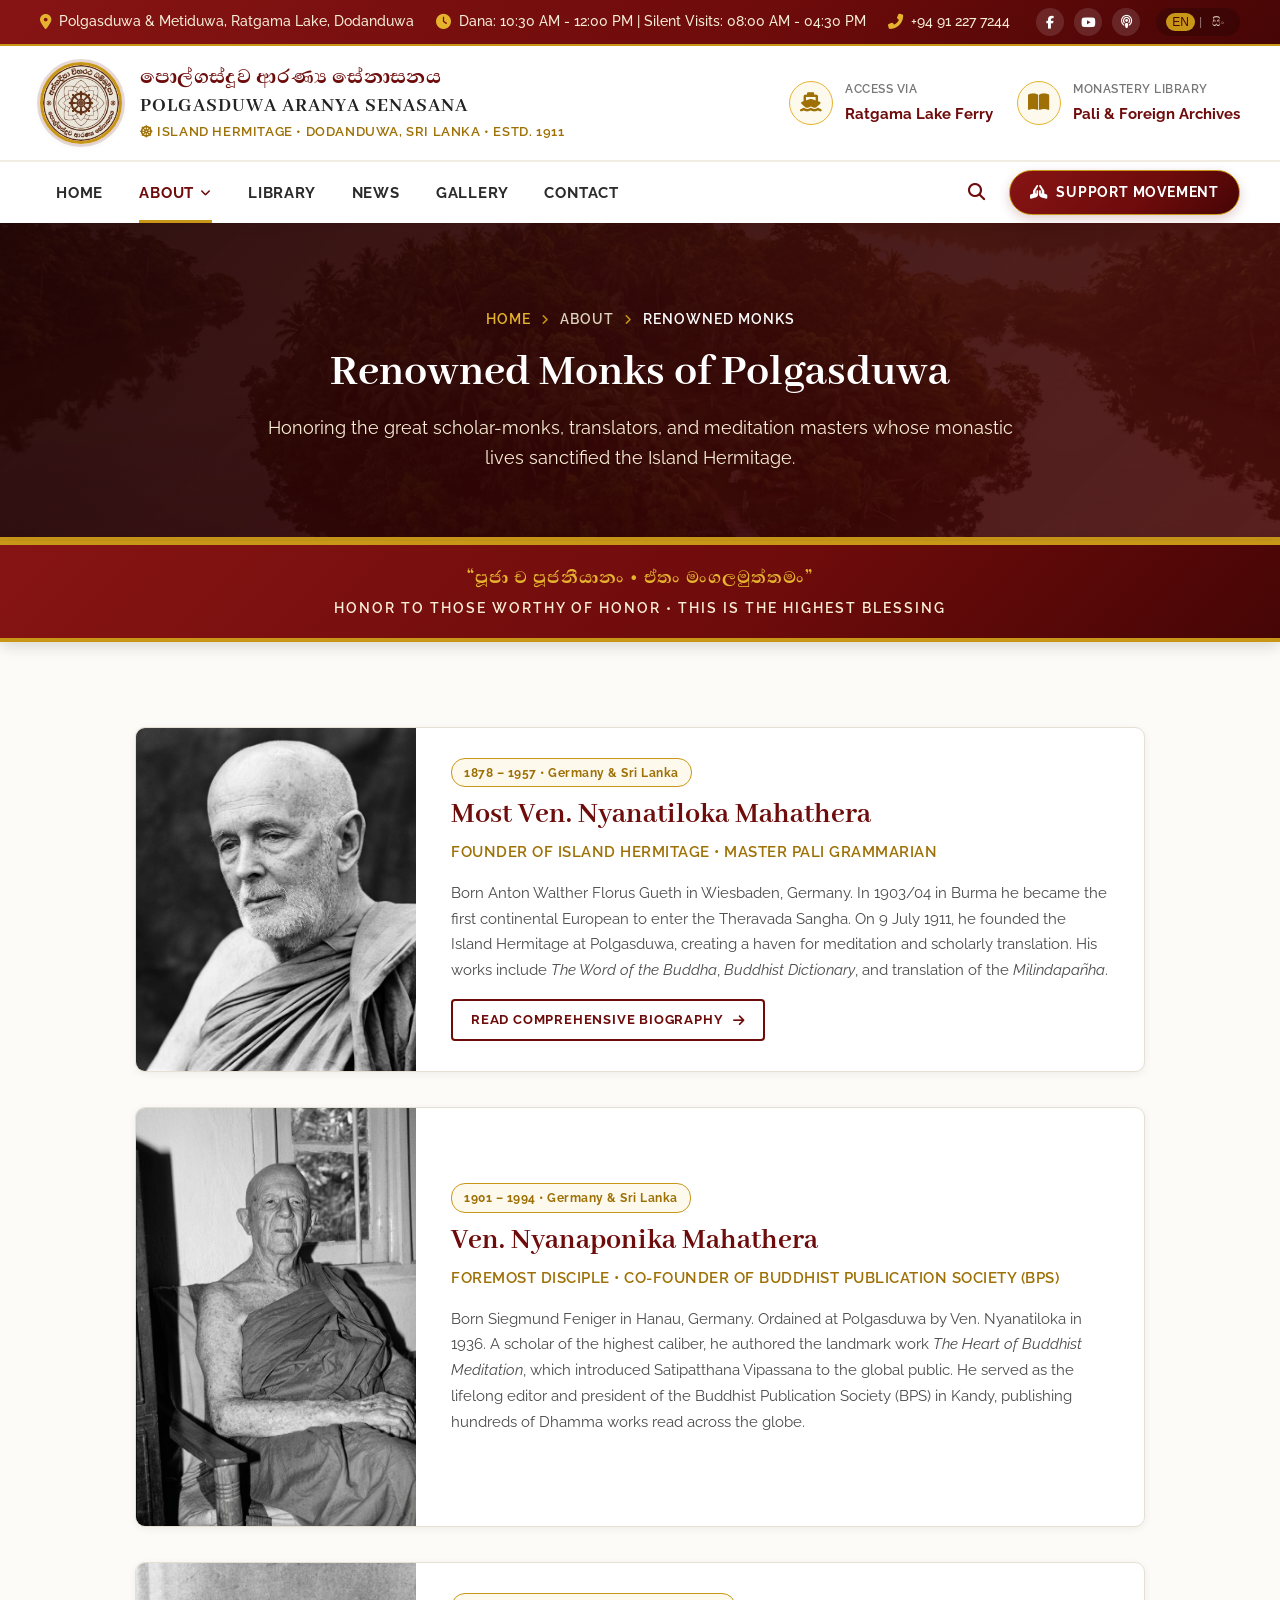
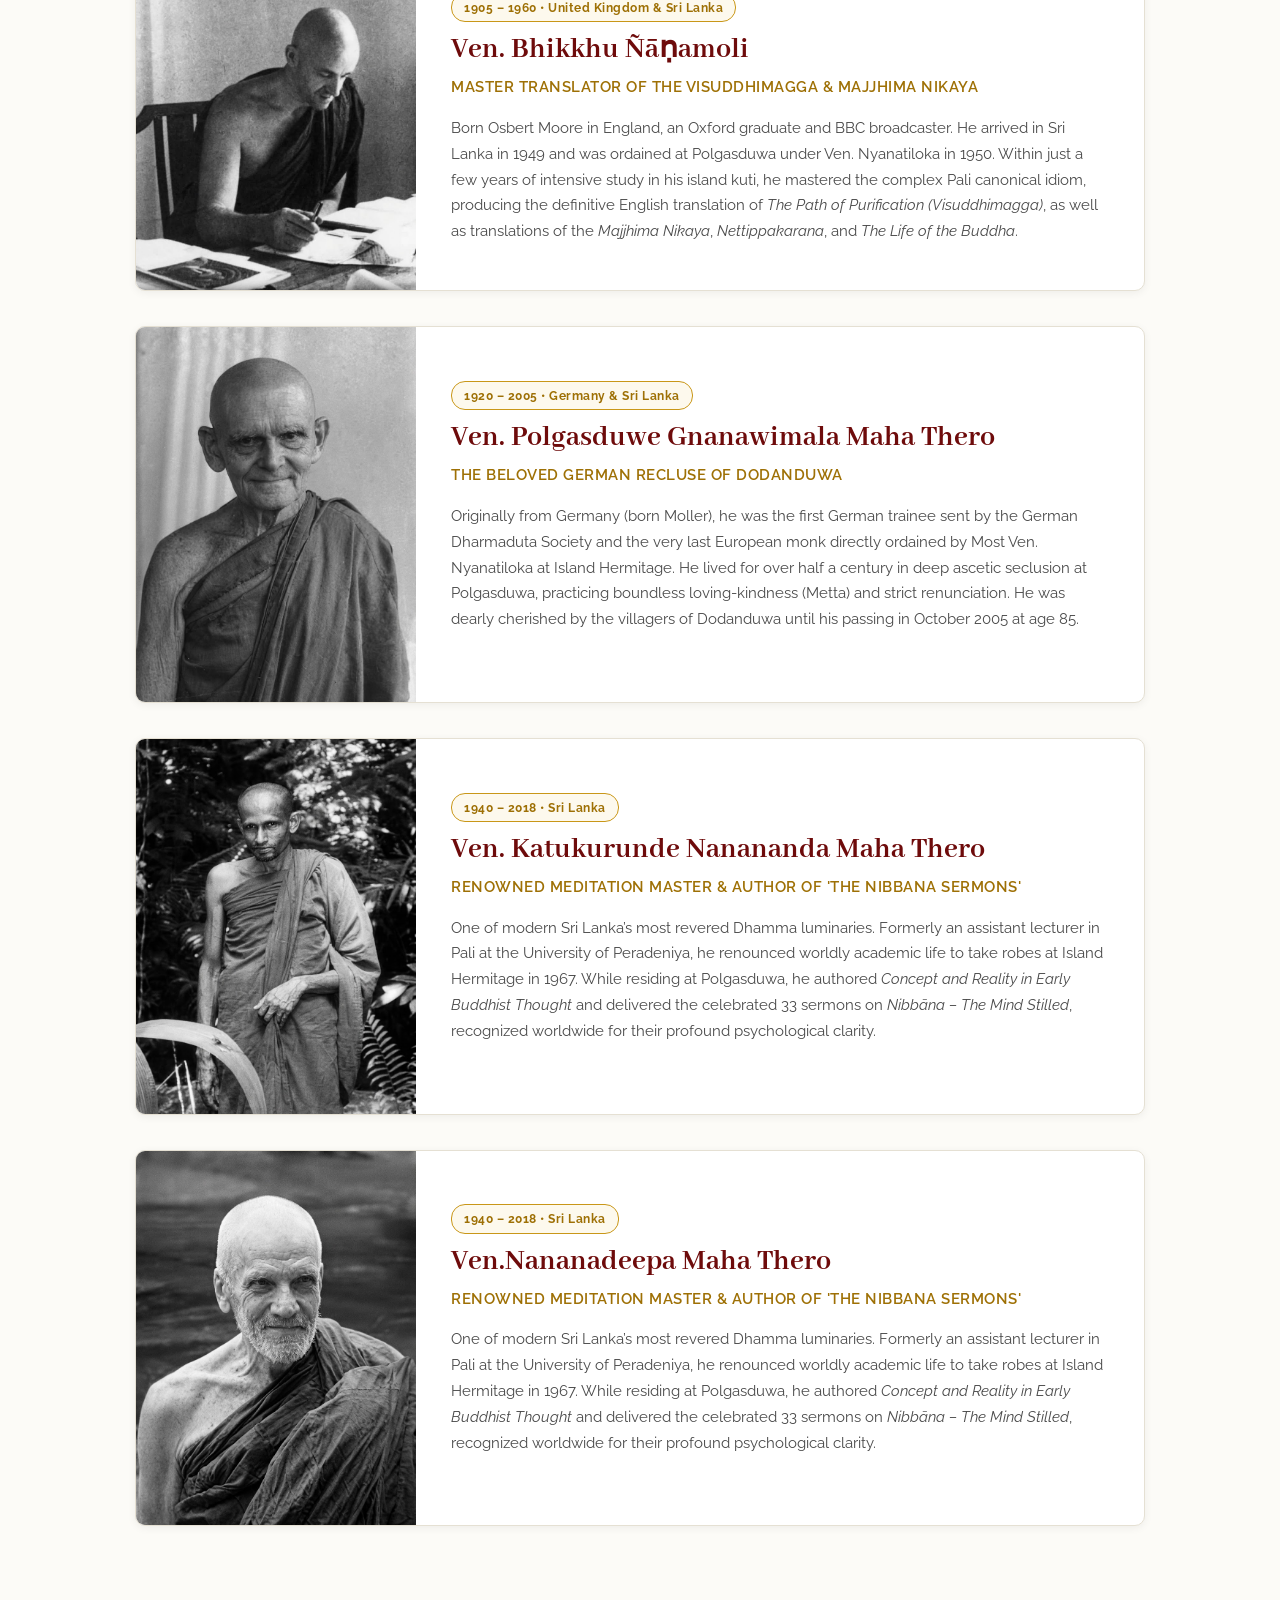
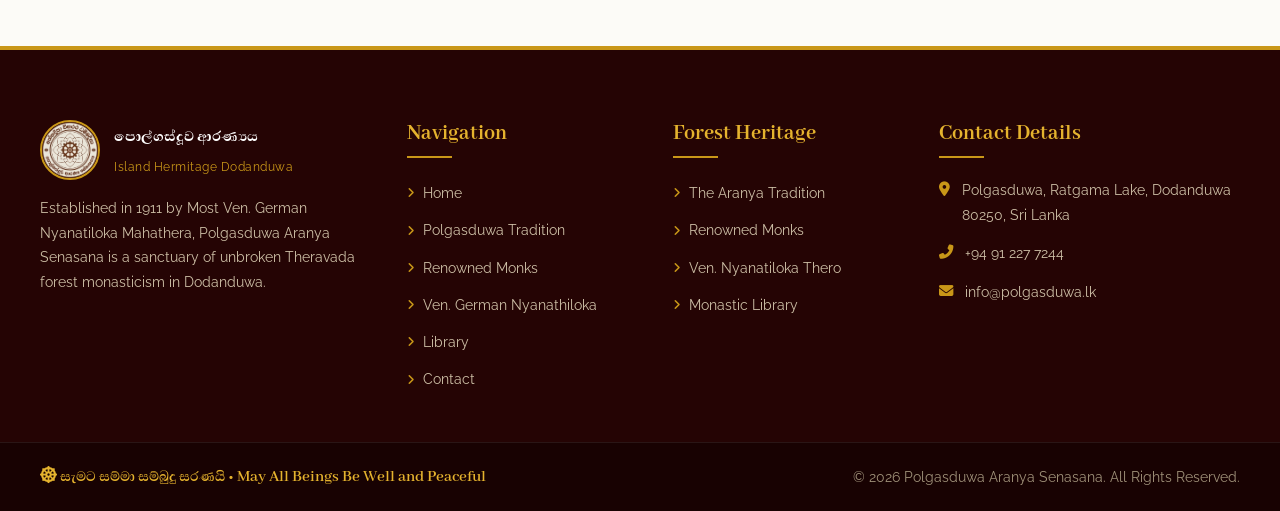
==== commit ce6f99d5: "Update about-monks.html" ====
--- a/about-monks.html
+++ b/about-monks.html
@@ -187,7 +187,7 @@
       <!-- Monk 5: Ven. Katukurunde Nanananda -->
       <div class="monk-profile-card" id="nanananda">
         <div class="monk-profile-img">
-          <img src="images/Katukurunde.jpg" alt="Ven. Katukurunde Nanananda">
+          <img src="images/katukurunde.jpg" alt="Ven. Katukurunde Nanananda">
         </div>
         <div class="monk-profile-content">
           <span class="monk-years-badge">1940 – 2018 • Sri Lanka</span>
